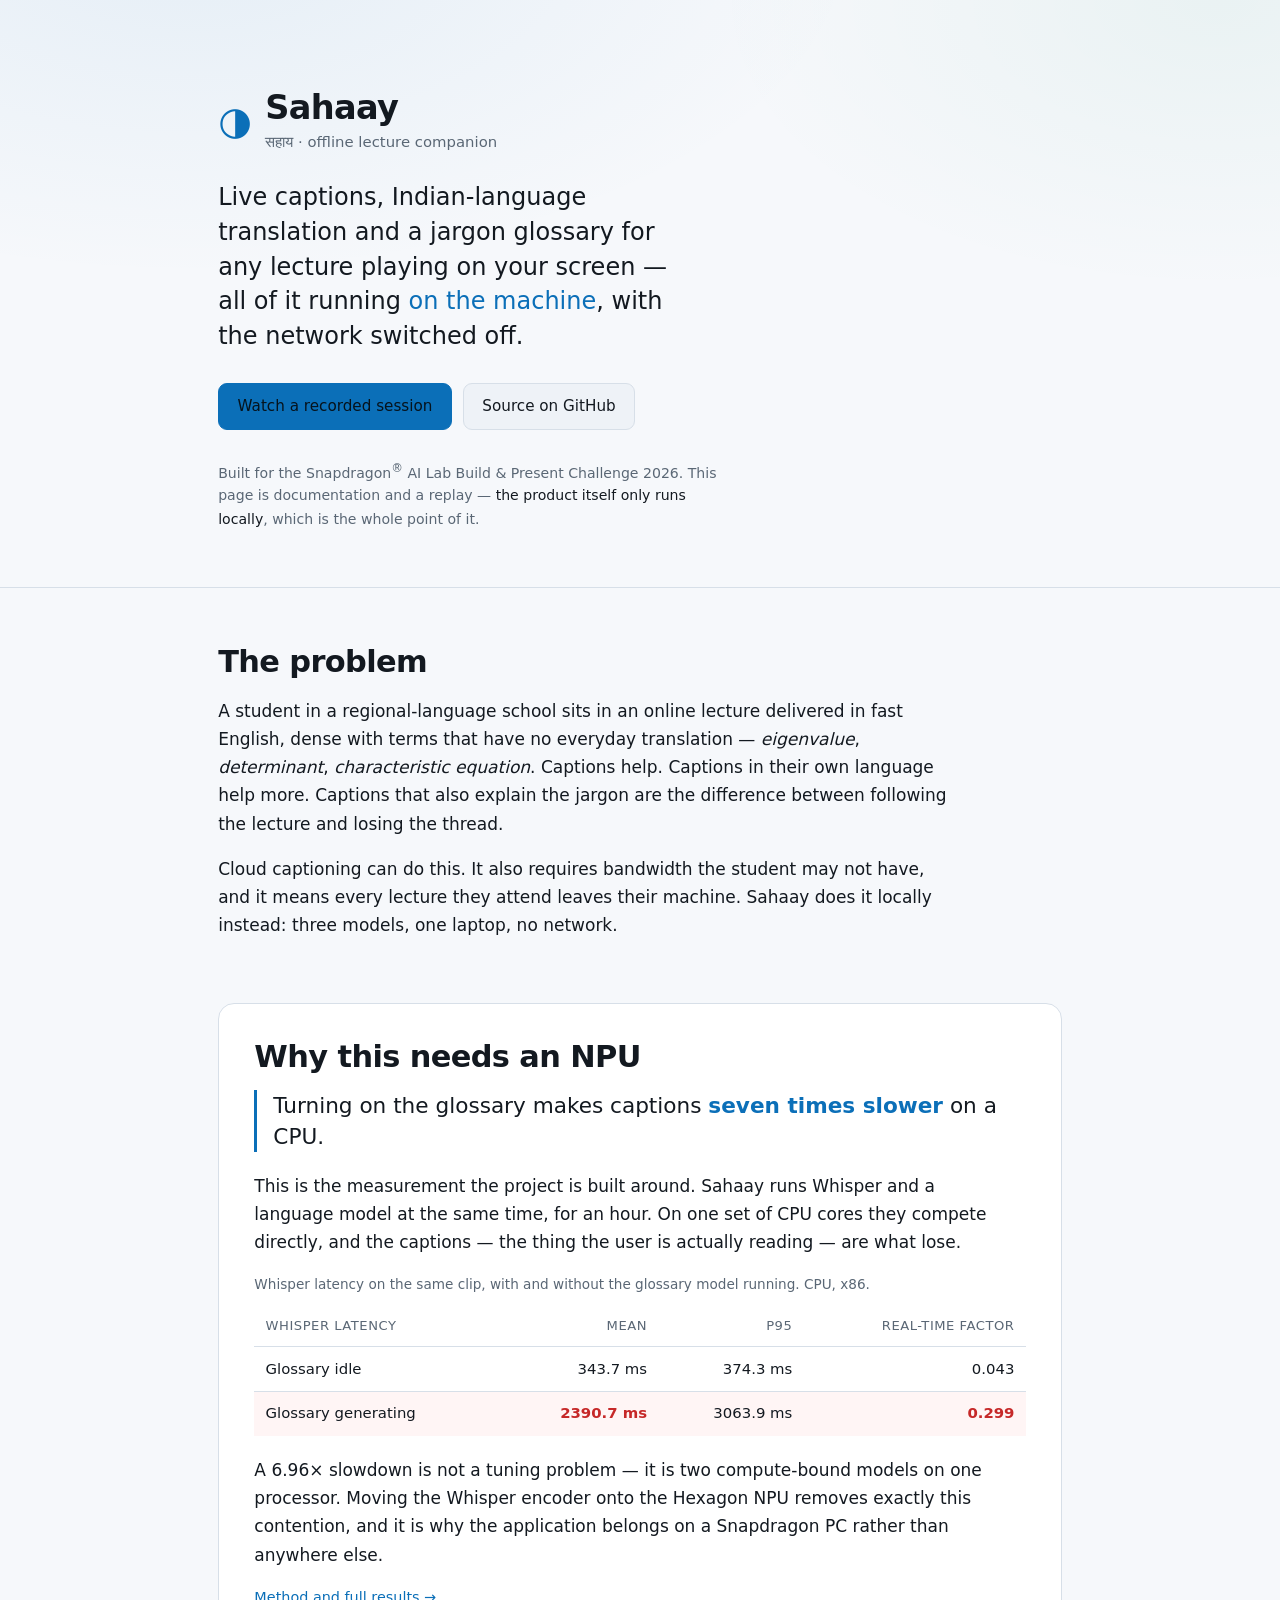
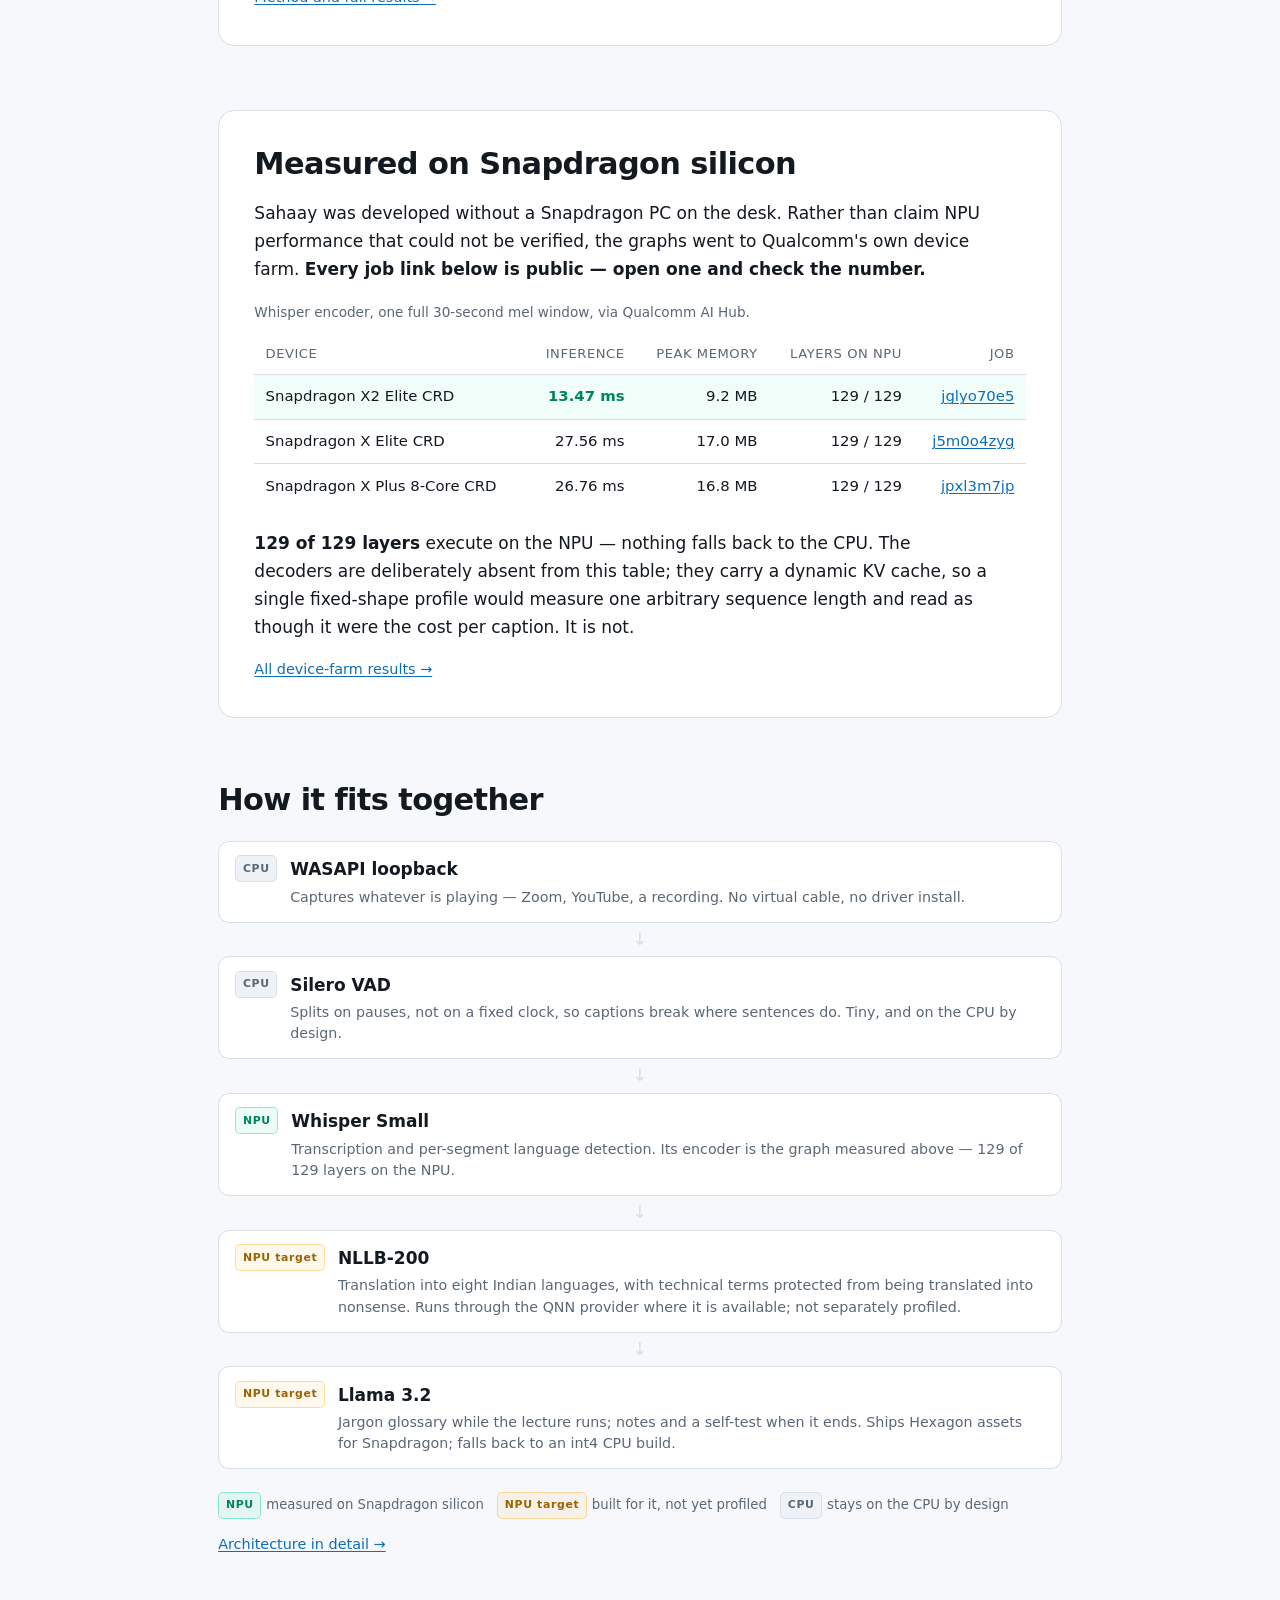
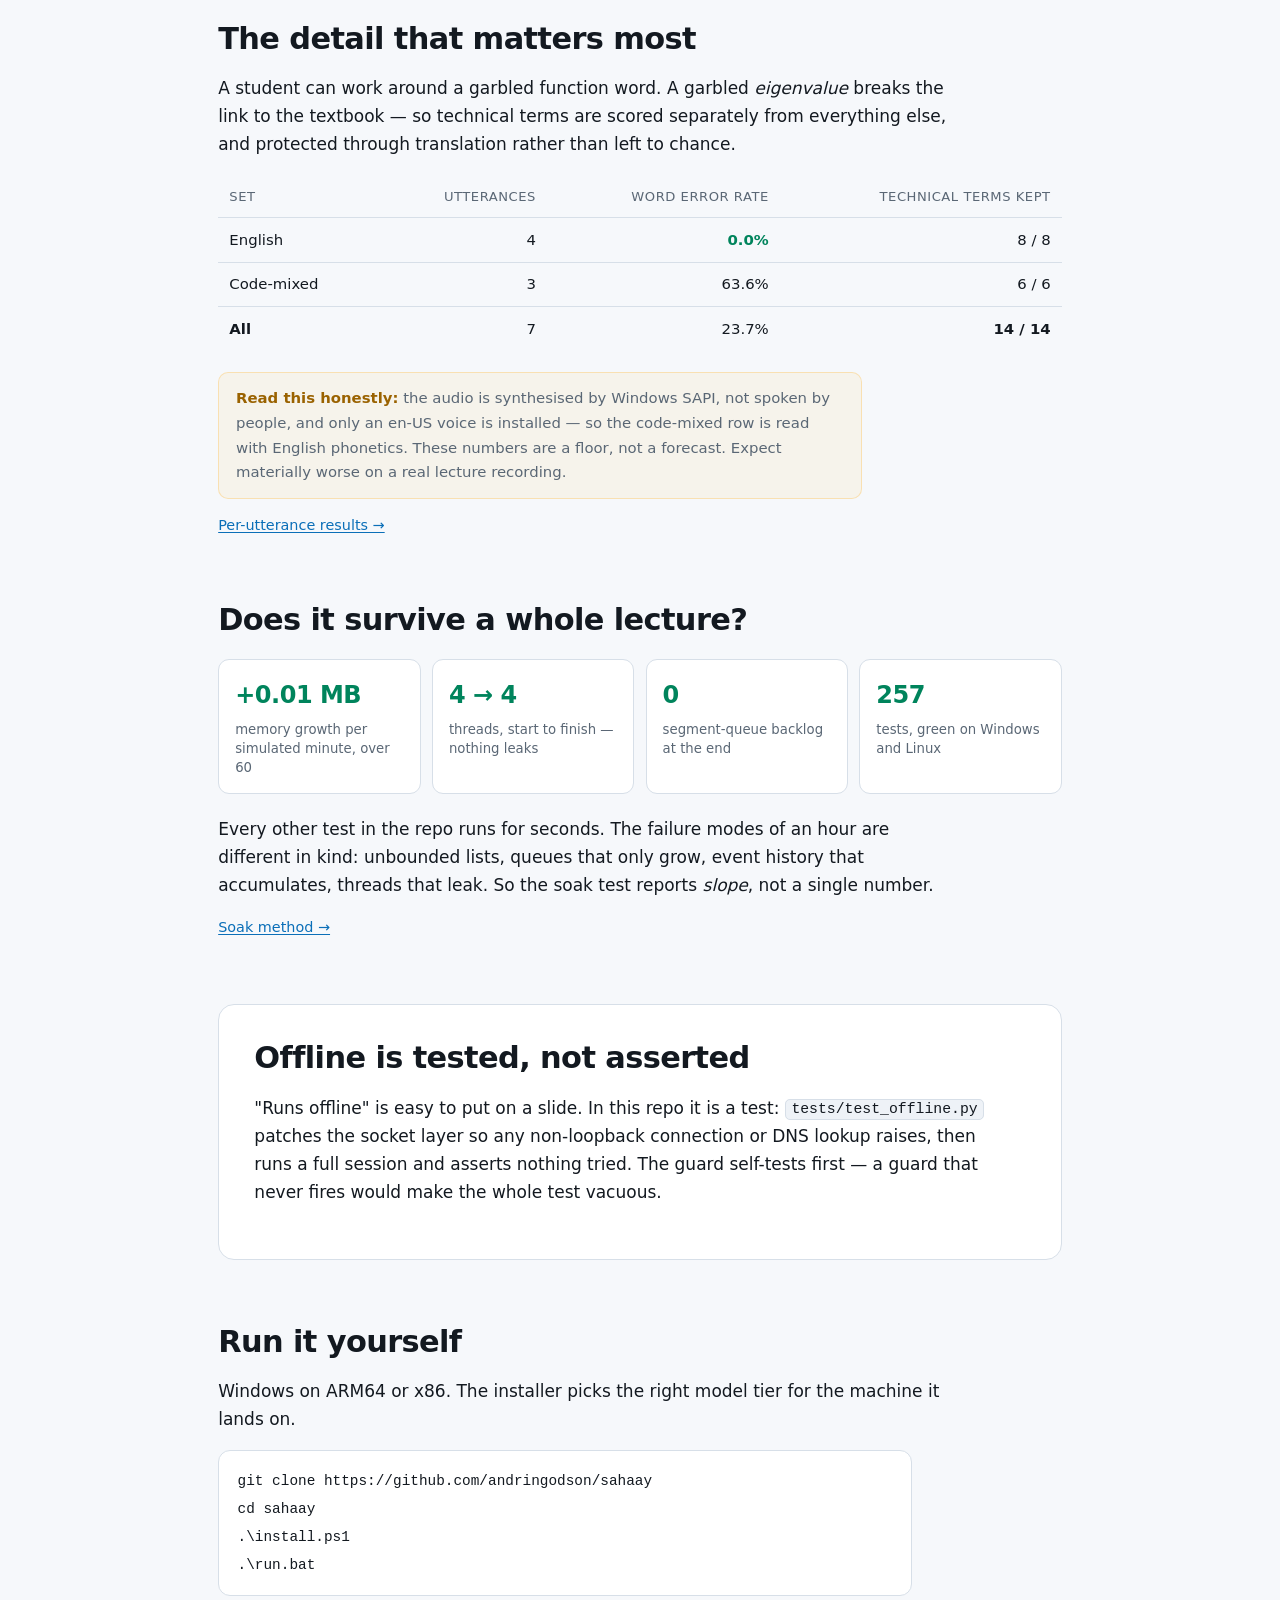
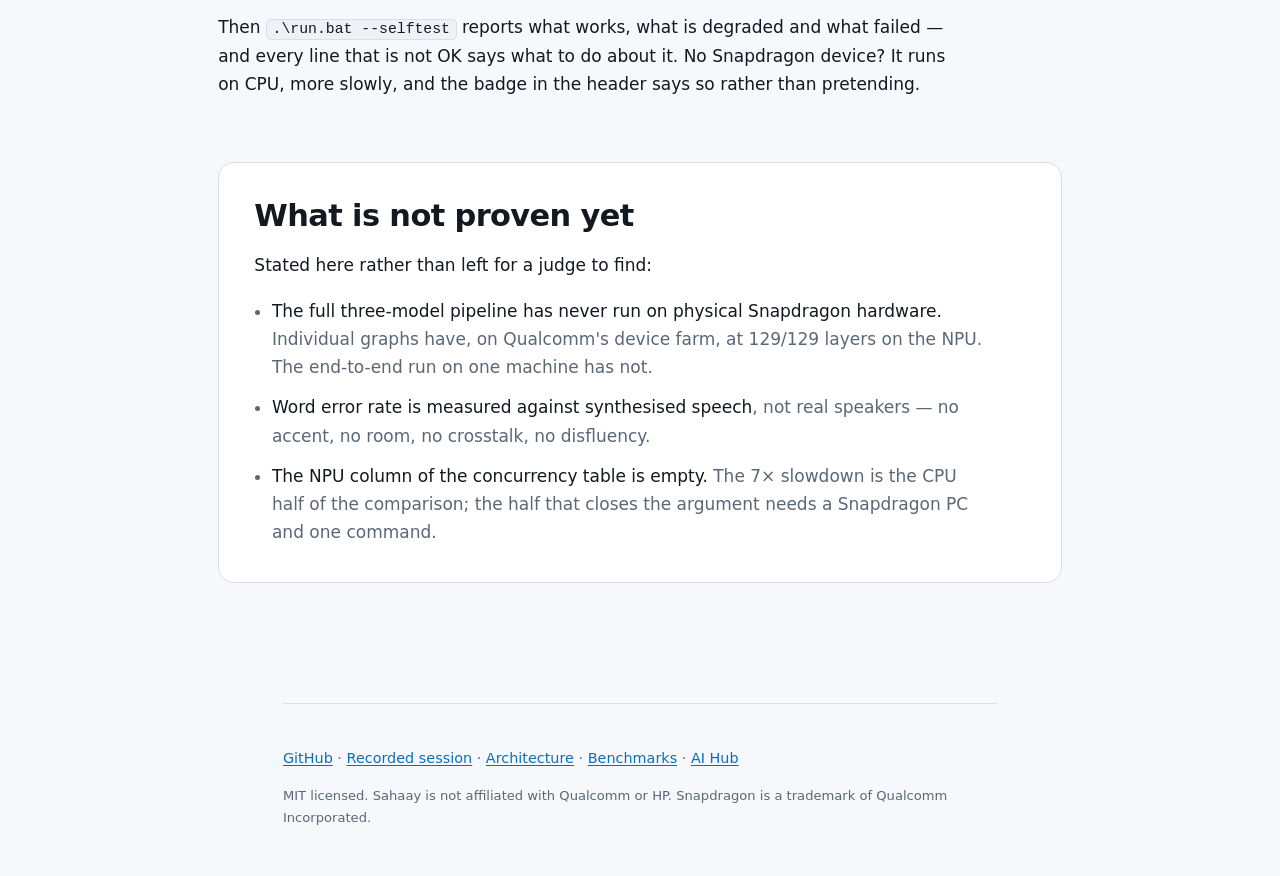
==== web/index.html @ 7f65115b "Host the evidence and a replay, not the application Sahaay cannot run on Vercel, and that is the pro" ====
<!DOCTYPE html>
<html lang="en">
<head>
<meta charset="utf-8">
<meta name="viewport" content="width=device-width, initial-scale=1">
<title>Sahaay — offline lecture captioning for Snapdragon PCs</title>
<meta name="description" content="Live lecture captions, Indian-language translation and a jargon glossary, running entirely on a Snapdragon PC. No audio leaves the device.">
<meta property="og:title" content="Sahaay — offline lecture captioning for Snapdragon PCs">
<meta property="og:description" content="Whisper, NLLB and Llama running side by side on-device. The glossary costs captions 7× on a CPU — which is the argument for the NPU.">
<meta property="og:type" content="website">
<link rel="stylesheet" href="static/site.css">
<link rel="icon" href="data:image/svg+xml,<svg xmlns='http://www.w3.org/2000/svg' viewBox='0 0 100 100'><text y='.9em' font-size='90'>🎧</text></svg>">
</head>
<body>

<header class="hero">
  <div class="wrap">
    <div class="brand">
      <span class="logo" aria-hidden="true">◑</span>
      <div>
        <h1>Sahaay</h1>
        <p class="tag">सहाय · offline lecture companion</p>
      </div>
    </div>

    <p class="lede">
      Live captions, Indian-language translation and a jargon glossary for any
      lecture playing on your screen — all of it running <em>on the machine</em>,
      with the network switched off.
    </p>

    <div class="cta">
      <a class="btn btn-primary" href="demo/?play=1">Watch a recorded session</a>
      <a class="btn" href="https://github.com/andringodson/sahaay">Source on GitHub</a>
    </div>

    <p class="note">
      Built for the Snapdragon<sup>®</sup> AI Lab Build &amp; Present Challenge 2026.
      This page is documentation and a replay — <strong>the product itself only
      runs locally</strong>, which is the whole point of it.
    </p>
  </div>
</header>

<main class="wrap">

  <!-- ---------------------------------------------------------------- -->
  <section>
    <h2>The problem</h2>
    <p>
      A student in a regional-language school sits in an online lecture
      delivered in fast English, dense with terms that have no everyday
      translation — <em>eigenvalue</em>, <em>determinant</em>,
      <em>characteristic equation</em>. Captions help. Captions in their own
      language help more. Captions that also explain the jargon are the
      difference between following the lecture and losing the thread.
    </p>
    <p>
      Cloud captioning can do this. It also requires bandwidth the student may
      not have, and it means every lecture they attend leaves their machine.
      Sahaay does it locally instead: three models, one laptop, no network.
    </p>
  </section>

  <!-- ---------------------------------------------------------------- -->
  <section class="feature">
    <h2>Why this needs an NPU</h2>
    <p class="claim">
      Turning on the glossary makes captions <strong>seven times slower</strong>
      on a CPU.
    </p>
    <p>
      This is the measurement the project is built around. Sahaay runs Whisper
      and a language model at the same time, for an hour. On one set of CPU
      cores they compete directly, and the captions — the thing the user is
      actually reading — are what lose.
    </p>

    <table>
      <caption>Whisper latency on the same clip, with and without the glossary model running. CPU, x86.</caption>
      <thead>
        <tr><th>Whisper latency</th><th>Mean</th><th>p95</th><th>Real-time factor</th></tr>
      </thead>
      <tbody>
        <tr><td>Glossary idle</td><td>343.7 ms</td><td>374.3 ms</td><td>0.043</td></tr>
        <tr class="bad"><td>Glossary generating</td><td><strong>2390.7 ms</strong></td><td>3063.9 ms</td><td><strong>0.299</strong></td></tr>
      </tbody>
    </table>

    <p>
      A 6.96× slowdown is not a tuning problem — it is two compute-bound models
      on one processor. Moving the Whisper encoder onto the Hexagon NPU removes
      exactly this contention, and it is why the application belongs on a
      Snapdragon PC rather than anywhere else.
    </p>
    <p class="src"><a href="https://github.com/andringodson/sahaay/blob/main/docs/CONCURRENCY.md">Method and full results →</a></p>
  </section>

  <!-- ---------------------------------------------------------------- -->
  <section class="feature">
    <h2>Measured on Snapdragon silicon</h2>
    <p>
      Sahaay was developed without a Snapdragon PC on the desk. Rather than
      claim NPU performance that could not be verified, the graphs went to
      Qualcomm's own device farm. <strong>Every job link below is public — open
      one and check the number.</strong>
    </p>

    <table>
      <caption>Whisper encoder, one full 30-second mel window, via Qualcomm AI Hub.</caption>
      <thead>
        <tr><th>Device</th><th>Inference</th><th>Peak memory</th><th>Layers on NPU</th><th>Job</th></tr>
      </thead>
      <tbody>
        <tr class="good">
          <td>Snapdragon X2 Elite CRD</td><td><strong>13.47 ms</strong></td><td>9.2 MB</td><td>129 / 129</td>
          <td><a href="https://workbench.aihub.qualcomm.com/jobs/jglyo70e5/">jglyo70e5</a></td>
        </tr>
        <tr>
          <td>Snapdragon X Elite CRD</td><td>27.56 ms</td><td>17.0 MB</td><td>129 / 129</td>
          <td><a href="https://workbench.aihub.qualcomm.com/jobs/j5m0o4zyg/">j5m0o4zyg</a></td>
        </tr>
        <tr>
          <td>Snapdragon X Plus 8-Core CRD</td><td>26.76 ms</td><td>16.8 MB</td><td>129 / 129</td>
          <td><a href="https://workbench.aihub.qualcomm.com/jobs/jpxl3m7jp/">jpxl3m7jp</a></td>
        </tr>
      </tbody>
    </table>

    <p>
      <strong>129 of 129 layers</strong> execute on the NPU — nothing falls back
      to the CPU. The decoders are deliberately absent from this table; they
      carry a dynamic KV cache, so a single fixed-shape profile would measure
      one arbitrary sequence length and read as though it were the cost per
      caption. It is not.
    </p>
    <p class="src"><a href="https://github.com/andringodson/sahaay/blob/main/docs/AIHUB.md">All device-farm results →</a></p>
  </section>

  <!-- ---------------------------------------------------------------- -->
  <section>
    <h2>How it fits together</h2>
    <div class="pipeline">
      <div class="stage"><span class="where cpu">CPU</span><strong>WASAPI loopback</strong><span>Captures whatever is playing — Zoom, YouTube, a recording. No virtual cable, no driver install.</span></div>
      <div class="arrow" aria-hidden="true">↓</div>
      <div class="stage"><span class="where cpu">CPU</span><strong>Silero VAD</strong><span>Splits on pauses, not on a fixed clock, so captions break where sentences do. Tiny, and on the CPU by design.</span></div>
      <div class="arrow" aria-hidden="true">↓</div>
      <div class="stage"><span class="where npu">NPU</span><strong>Whisper Small</strong><span>Transcription and per-segment language detection. Its encoder is the graph measured above — 129 of 129 layers on the NPU.</span></div>
      <div class="arrow" aria-hidden="true">↓</div>
      <div class="stage"><span class="where target">NPU target</span><strong>NLLB-200</strong><span>Translation into eight Indian languages, with technical terms protected from being translated into nonsense. Runs through the QNN provider where it is available; not separately profiled.</span></div>
      <div class="arrow" aria-hidden="true">↓</div>
      <div class="stage"><span class="where target">NPU target</span><strong>Llama 3.2</strong><span>Jargon glossary while the lecture runs; notes and a self-test when it ends. Ships Hexagon assets for Snapdragon; falls back to an int4 CPU build.</span></div>
    </div>

    <p class="legend">
      <span class="where npu">NPU</span> measured on Snapdragon silicon &nbsp;
      <span class="where target">NPU target</span> built for it, not yet profiled &nbsp;
      <span class="where cpu">CPU</span> stays on the CPU by design
    </p>
    <p class="src"><a href="https://github.com/andringodson/sahaay/blob/main/docs/ARCHITECTURE.md">Architecture in detail →</a></p>
  </section>

  <!-- ---------------------------------------------------------------- -->
  <section>
    <h2>The detail that matters most</h2>
    <p>
      A student can work around a garbled function word. A garbled
      <em>eigenvalue</em> breaks the link to the textbook — so technical terms
      are scored separately from everything else, and protected through
      translation rather than left to chance.
    </p>
    <table class="compact">
      <thead><tr><th>Set</th><th>Utterances</th><th>Word error rate</th><th>Technical terms kept</th></tr></thead>
      <tbody>
        <tr><td>English</td><td>4</td><td class="good-cell"><strong>0.0%</strong></td><td>8 / 8</td></tr>
        <tr><td>Code-mixed</td><td>3</td><td>63.6%</td><td>6 / 6</td></tr>
        <tr><td><strong>All</strong></td><td>7</td><td>23.7%</td><td><strong>14 / 14</strong></td></tr>
      </tbody>
    </table>
    <p class="caveat">
      <strong>Read this honestly:</strong> the audio is synthesised by Windows
      SAPI, not spoken by people, and only an en-US voice is installed — so the
      code-mixed row is read with English phonetics. These numbers are a floor,
      not a forecast. Expect materially worse on a real lecture recording.
    </p>
    <p class="src"><a href="https://github.com/andringodson/sahaay/blob/main/docs/ACCURACY.md">Per-utterance results →</a></p>
  </section>

  <!-- ---------------------------------------------------------------- -->
  <section>
    <h2>Does it survive a whole lecture?</h2>
    <div class="stats">
      <div class="stat"><b>+0.01 MB</b><span>memory growth per simulated minute, over 60</span></div>
      <div class="stat"><b>4 → 4</b><span>threads, start to finish — nothing leaks</span></div>
      <div class="stat"><b>0</b><span>segment-queue backlog at the end</span></div>
      <div class="stat"><b>257</b><span>tests, green on Windows and Linux</span></div>
    </div>
    <p>
      Every other test in the repo runs for seconds. The failure modes of an
      hour are different in kind: unbounded lists, queues that only grow, event
      history that accumulates, threads that leak. So the soak test reports
      <em>slope</em>, not a single number.
    </p>
    <p class="src"><a href="https://github.com/andringodson/sahaay/blob/main/docs/SOAK.md">Soak method →</a></p>
  </section>

  <!-- ---------------------------------------------------------------- -->
  <section class="feature">
    <h2>Offline is tested, not asserted</h2>
    <p>
      "Runs offline" is easy to put on a slide. In this repo it is a test:
      <code>tests/test_offline.py</code> patches the socket layer so any
      non-loopback connection or DNS lookup raises, then runs a full session
      and asserts nothing tried. The guard self-tests first — a guard that
      never fires would make the whole test vacuous.
    </p>
  </section>

  <!-- ---------------------------------------------------------------- -->
  <section>
    <h2>Run it yourself</h2>
    <p>Windows on ARM64 or x86. The installer picks the right model tier for the machine it lands on.</p>
<pre><code>git clone https://github.com/andringodson/sahaay
cd sahaay
.\install.ps1
.\run.bat</code></pre>
    <p>
      Then <code>.\run.bat --selftest</code> reports what works, what is
      degraded and what failed — and every line that is not OK says what to do
      about it. No Snapdragon device? It runs on CPU, more slowly, and the
      badge in the header says so rather than pretending.
    </p>
  </section>

  <!-- ---------------------------------------------------------------- -->
  <section class="feature">
    <h2>What is not proven yet</h2>
    <p>Stated here rather than left for a judge to find:</p>
    <ul class="gaps">
      <li>
        <strong>The full three-model pipeline has never run on physical
        Snapdragon hardware.</strong> Individual graphs have, on Qualcomm's
        device farm, at 129/129 layers on the NPU. The end-to-end run on one
        machine has not.
      </li>
      <li>
        <strong>Word error rate is measured against synthesised speech</strong>,
        not real speakers — no accent, no room, no crosstalk, no disfluency.
      </li>
      <li>
        <strong>The NPU column of the concurrency table is empty.</strong> The
        7× slowdown is the CPU half of the comparison; the half that closes the
        argument needs a Snapdragon PC and one command.
      </li>
    </ul>
  </section>

</main>

<footer class="wrap">
  <p>
    <a href="https://github.com/andringodson/sahaay">GitHub</a> ·
    <a href="demo/?play=1">Recorded session</a> ·
    <a href="https://github.com/andringodson/sahaay/blob/main/docs/ARCHITECTURE.md">Architecture</a> ·
    <a href="https://github.com/andringodson/sahaay/blob/main/docs/BENCHMARKS.md">Benchmarks</a> ·
    <a href="https://github.com/andringodson/sahaay/blob/main/docs/AIHUB.md">AI Hub</a>
  </p>
  <p class="small">
    MIT licensed. Sahaay is not affiliated with Qualcomm or HP. Snapdragon is a
    trademark of Qualcomm Incorporated.
  </p>
</footer>

</body>
</html>
---- web/static/site.css ----
/* Landing page for the hosted site.
   Shares the product's palette so the demo does not feel like a different
   application, but this is a document, not an app: it scrolls, it has a
   readable measure, and it is light-on-dark for the same reason the UI is. */

:root {
  --bg: #0d1014;
  --surface: #151a21;
  --surface-2: #1c232c;
  --line: #262f3a;
  --text: #e8edf3;
  --text-dim: #8d9aab;
  --accent: #4db8ff;
  --accent-dim: #1d4a66;
  --npu: #00d68f;
  --warn: #ffb020;
  --danger: #ff5c5c;
  --radius: 12px;
  --measure: 68ch;
}

/* The product UI follows prefers-color-scheme, so this has to as well -
   otherwise a visitor on a light desktop gets a dark document and then a
   light application one click later. Same tokens as sahaay/ui/style.css. */
@media (prefers-color-scheme: light) {
  :root {
    --bg: #f6f8fb;
    --surface: #ffffff;
    --surface-2: #eef2f7;
    --line: #d7dfe8;
    --text: #131920;
    --text-dim: #5a6775;
    --accent: #0b6fb8;
    --accent-dim: #cfe6f7;
    --npu: #00845c;
    --warn: #9a6200;
    --danger: #c62828;
  }
}

* { box-sizing: border-box; }

html { scroll-behavior: smooth; }

body {
  margin: 0;
  background: var(--bg);
  color: var(--text);
  font: 400 17px/1.65 "Segoe UI Variable", "Segoe UI", system-ui, -apple-system, sans-serif;
  -webkit-font-smoothing: antialiased;
}

.wrap {
  width: min(100% - 2.5rem, 78ch);
  margin-inline: auto;
}

h1, h2, h3 { line-height: 1.2; letter-spacing: -0.02em; margin: 0; font-weight: 600; }
h2 { font-size: clamp(1.4rem, 1.1rem + 1vw, 1.9rem); margin-bottom: 0.9rem; }
p { max-width: var(--measure); }
a { color: var(--accent); text-decoration-thickness: 1px; text-underline-offset: 2px; }
em { color: var(--text); font-style: italic; }

code {
  font-family: "Cascadia Code", "Consolas", ui-monospace, monospace;
  font-size: 0.87em;
  background: var(--surface-2);
  border: 1px solid var(--line);
  border-radius: 5px;
  padding: 0.1em 0.38em;
}

pre {
  background: var(--surface);
  border: 1px solid var(--line);
  border-radius: var(--radius);
  padding: 1rem 1.15rem;
  overflow-x: auto;
  max-width: var(--measure);
}
pre code { background: none; border: 0; padding: 0; font-size: 0.9rem; line-height: 1.7; }

/* ---------- hero ---------- */

.hero {
  padding: clamp(2.5rem, 1rem + 7vw, 5.5rem) 0 clamp(2rem, 1rem + 4vw, 3.5rem);
  background:
    radial-gradient(60rem 30rem at 15% -10%, rgba(77, 184, 255, 0.11), transparent 70%),
    radial-gradient(45rem 26rem at 95% 0%, rgba(0, 214, 143, 0.07), transparent 70%);
  border-bottom: 1px solid var(--line);
}

@media (prefers-color-scheme: light) {
  .hero {
    background:
      radial-gradient(60rem 30rem at 15% -10%, rgba(11, 111, 184, 0.07), transparent 70%),
      radial-gradient(45rem 26rem at 95% 0%, rgba(0, 132, 92, 0.05), transparent 70%);
  }
  .btn-primary { color: #ffffff; }
}

.brand { display: flex; align-items: center; gap: 0.85rem; margin-bottom: 1.6rem; }
.logo { font-size: 2.4rem; color: var(--accent); line-height: 1; }
.brand h1 { font-size: 2.1rem; }
.tag { margin: 0.1rem 0 0; color: var(--text-dim); font-size: 0.93rem; }

.lede {
  font-size: clamp(1.15rem, 1rem + 0.75vw, 1.5rem);
  line-height: 1.45;
  max-width: 30ch;
  margin: 0 0 1.8rem;
}
.lede em { color: var(--accent); font-style: normal; }

.cta { display: flex; flex-wrap: wrap; gap: 0.7rem; margin-bottom: 1.8rem; }

.btn {
  display: inline-block;
  padding: 0.62rem 1.15rem;
  border-radius: 9px;
  border: 1px solid var(--line);
  background: var(--surface-2);
  color: var(--text);
  font-size: 0.95rem;
  font-weight: 500;
  text-decoration: none;
  transition: border-color 0.15s, background 0.15s;
}
.btn:hover { border-color: var(--accent); }
.btn-primary { background: var(--accent); border-color: var(--accent); color: #06131c; }
.btn-primary:hover { filter: brightness(1.08); }

.note { color: var(--text-dim); font-size: 0.88rem; max-width: 58ch; margin: 0; }
.note strong { color: var(--text); font-weight: 500; }

/* ---------- sections ---------- */

main { padding: clamp(2rem, 1rem + 4vw, 3.5rem) 0; }
section { margin-bottom: clamp(2.5rem, 1.5rem + 4vw, 4rem); }

.feature {
  background: var(--surface);
  border: 1px solid var(--line);
  border-radius: 16px;
  padding: clamp(1.4rem, 1rem + 2vw, 2.2rem);
}

.claim {
  font-size: clamp(1.1rem, 1rem + 0.7vw, 1.35rem);
  line-height: 1.45;
  color: var(--text);
  border-left: 3px solid var(--accent);
  padding-left: 1rem;
  margin: 0 0 1.2rem;
}
.claim strong { color: var(--accent); }

.src { font-size: 0.9rem; margin-bottom: 0; }

.caveat {
  background: rgba(255, 176, 32, 0.07);
  border: 1px solid rgba(255, 176, 32, 0.28);
  border-radius: 10px;
  padding: 0.85rem 1.05rem;
  font-size: 0.93rem;
  color: var(--text-dim);
}
.caveat strong { color: var(--warn); }

/* ---------- tables ---------- */

table {
  width: 100%;
  border-collapse: collapse;
  margin: 1.1rem 0 1.3rem;
  font-size: 0.93rem;
  font-variant-numeric: tabular-nums;
}
caption {
  caption-side: top;
  text-align: left;
  color: var(--text-dim);
  font-size: 0.85rem;
  padding-bottom: 0.6rem;
}
th, td { text-align: left; padding: 0.6rem 0.7rem; border-bottom: 1px solid var(--line); }
th { color: var(--text-dim); font-weight: 500; font-size: 0.82rem; text-transform: uppercase; letter-spacing: 0.04em; }
td:not(:first-child), th:not(:first-child) { text-align: right; }
table.compact td:not(:first-child), table.compact th:not(:first-child) { text-align: right; }
tbody tr:last-child td { border-bottom: 0; }

tr.good td { background: rgba(0, 214, 143, 0.06); }
tr.bad td { background: rgba(255, 92, 92, 0.06); }
tr.bad strong { color: var(--danger); }
tr.good strong { color: var(--npu); }
.good-cell strong { color: var(--npu); }

/* ---------- pipeline ---------- */

.pipeline {
  display: grid;
  grid-template-columns: 1fr;
  gap: 0.5rem;
  margin: 1.4rem 0;
}

.stage {
  background: var(--surface);
  border: 1px solid var(--line);
  border-radius: 11px;
  padding: 0.85rem 1rem;
  display: grid;
  grid-template-columns: auto 1fr;
  gap: 0.2rem 0.8rem;
  align-items: baseline;
}
.stage strong { font-weight: 600; }
.stage > span:last-child {
  grid-column: 2;
  color: var(--text-dim);
  font-size: 0.89rem;
  line-height: 1.5;
}

.where {
  grid-row: span 2;
  align-self: start;
  font-size: 0.68rem;
  font-weight: 600;
  letter-spacing: 0.06em;
  padding: 0.22rem 0.42rem;
  border-radius: 5px;
  border: 1px solid;
}
.where.npu { color: var(--npu); border-color: rgba(0, 214, 143, 0.4); background: rgba(0, 214, 143, 0.08); }
.where.cpu { color: var(--text-dim); border-color: var(--line); background: var(--surface-2); }
.where.target { color: var(--warn); border-color: rgba(255, 176, 32, 0.4); background: rgba(255, 176, 32, 0.08); }

/* The legend reuses the badges, so it cannot drift from the diagram. */
.legend { display: flex; flex-wrap: wrap; align-items: center; gap: 0.4rem 0.3rem;
          font-size: 0.83rem; color: var(--text-dim); max-width: none; margin-top: 1rem; }
.legend .where { grid-row: auto; }

.arrow { color: var(--line); text-align: center; font-size: 1.1rem; line-height: 1; }

/* ---------- stats ---------- */

.stats {
  display: grid;
  grid-template-columns: repeat(auto-fit, minmax(10.5rem, 1fr));
  gap: 0.7rem;
  margin: 1.3rem 0;
}
.stat {
  background: var(--surface);
  border: 1px solid var(--line);
  border-radius: 11px;
  padding: 1rem;
}
.stat b {
  display: block;
  font-size: 1.5rem;
  font-weight: 600;
  color: var(--npu);
  font-variant-numeric: tabular-nums;
  letter-spacing: -0.02em;
}
.stat span { display: block; color: var(--text-dim); font-size: 0.83rem; line-height: 1.45; margin-top: 0.25rem; }

/* ---------- gaps ---------- */

.gaps { max-width: var(--measure); padding-left: 1.1rem; margin: 0; }
.gaps li { margin-bottom: 0.8rem; color: var(--text-dim); }
.gaps li strong { color: var(--text); font-weight: 500; }
.gaps li:last-child { margin-bottom: 0; }

/* ---------- footer ---------- */

footer {
  border-top: 1px solid var(--line);
  padding: 1.8rem 0 3rem;
  color: var(--text-dim);
  font-size: 0.9rem;
}
footer p { max-width: none; }
.small { font-size: 0.82rem; margin-bottom: 0; }

@media (prefers-reduced-motion: reduce) {
  html { scroll-behavior: auto; }
}
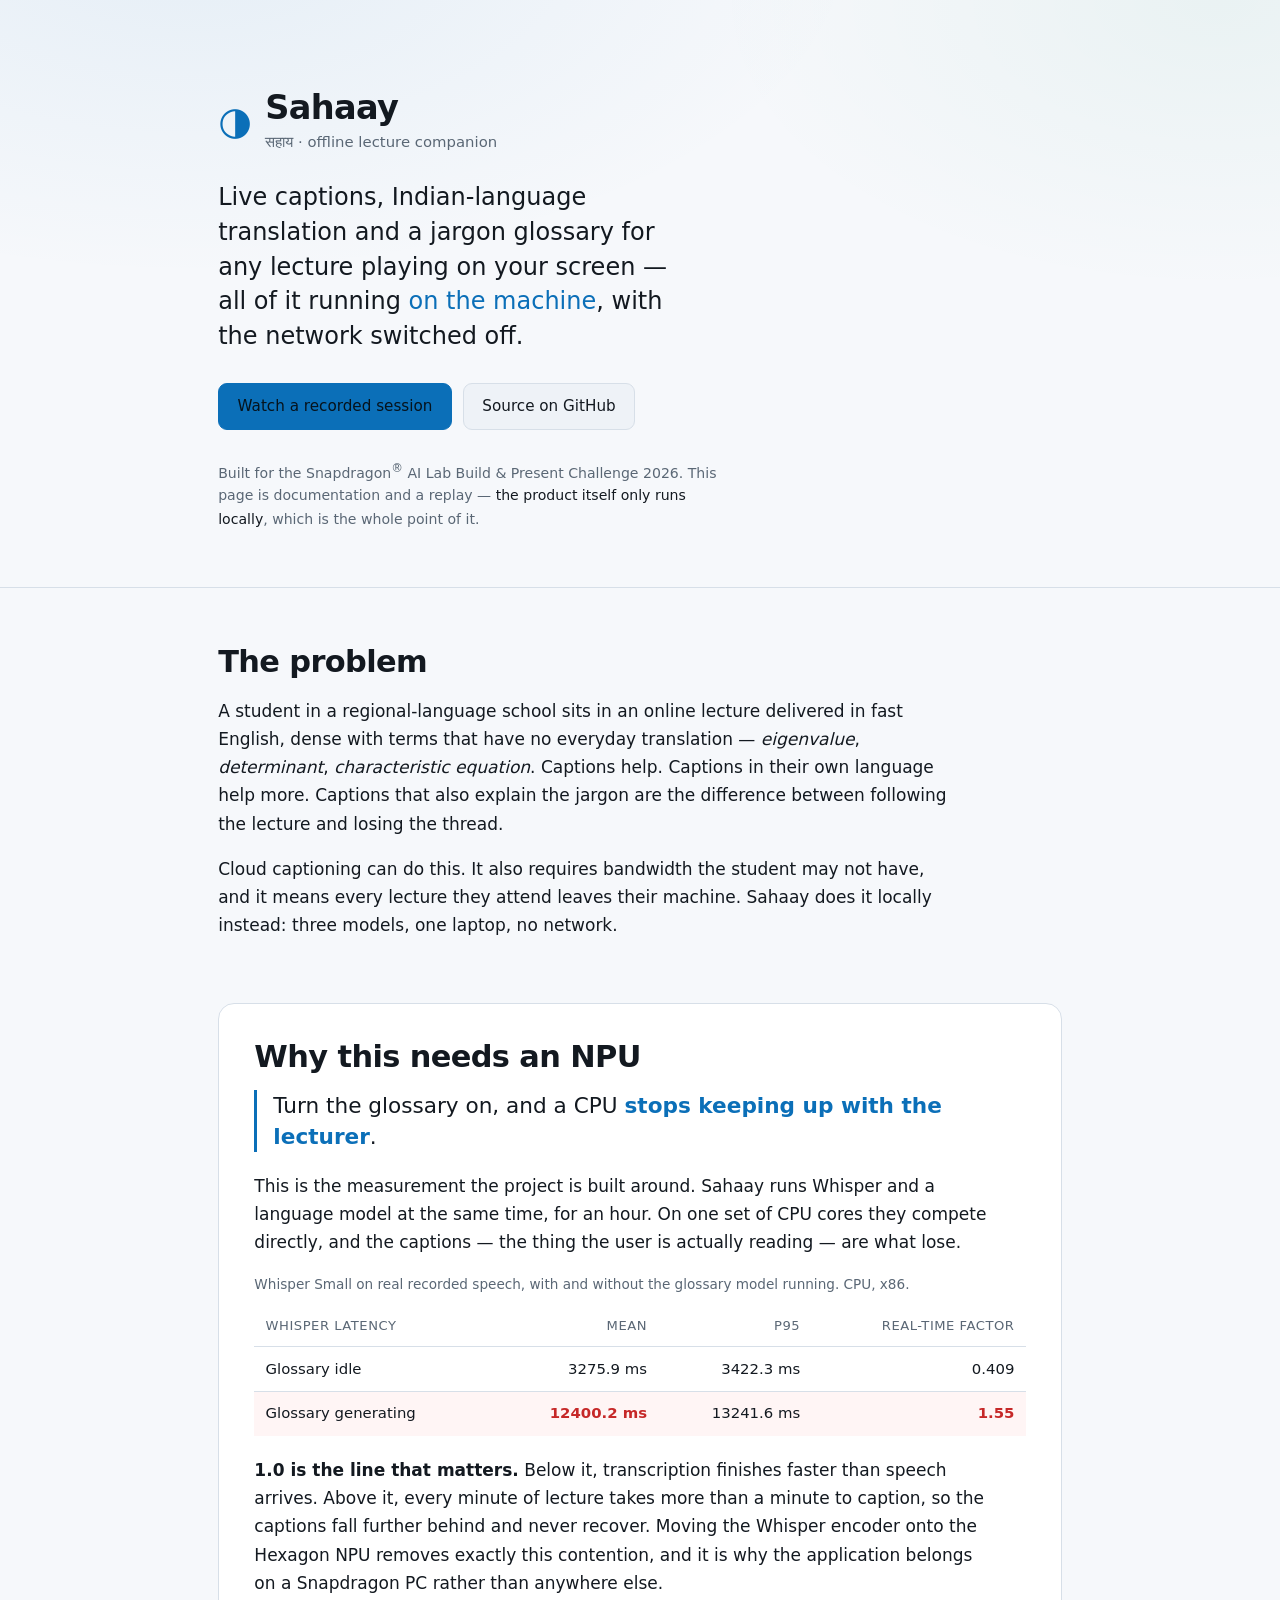
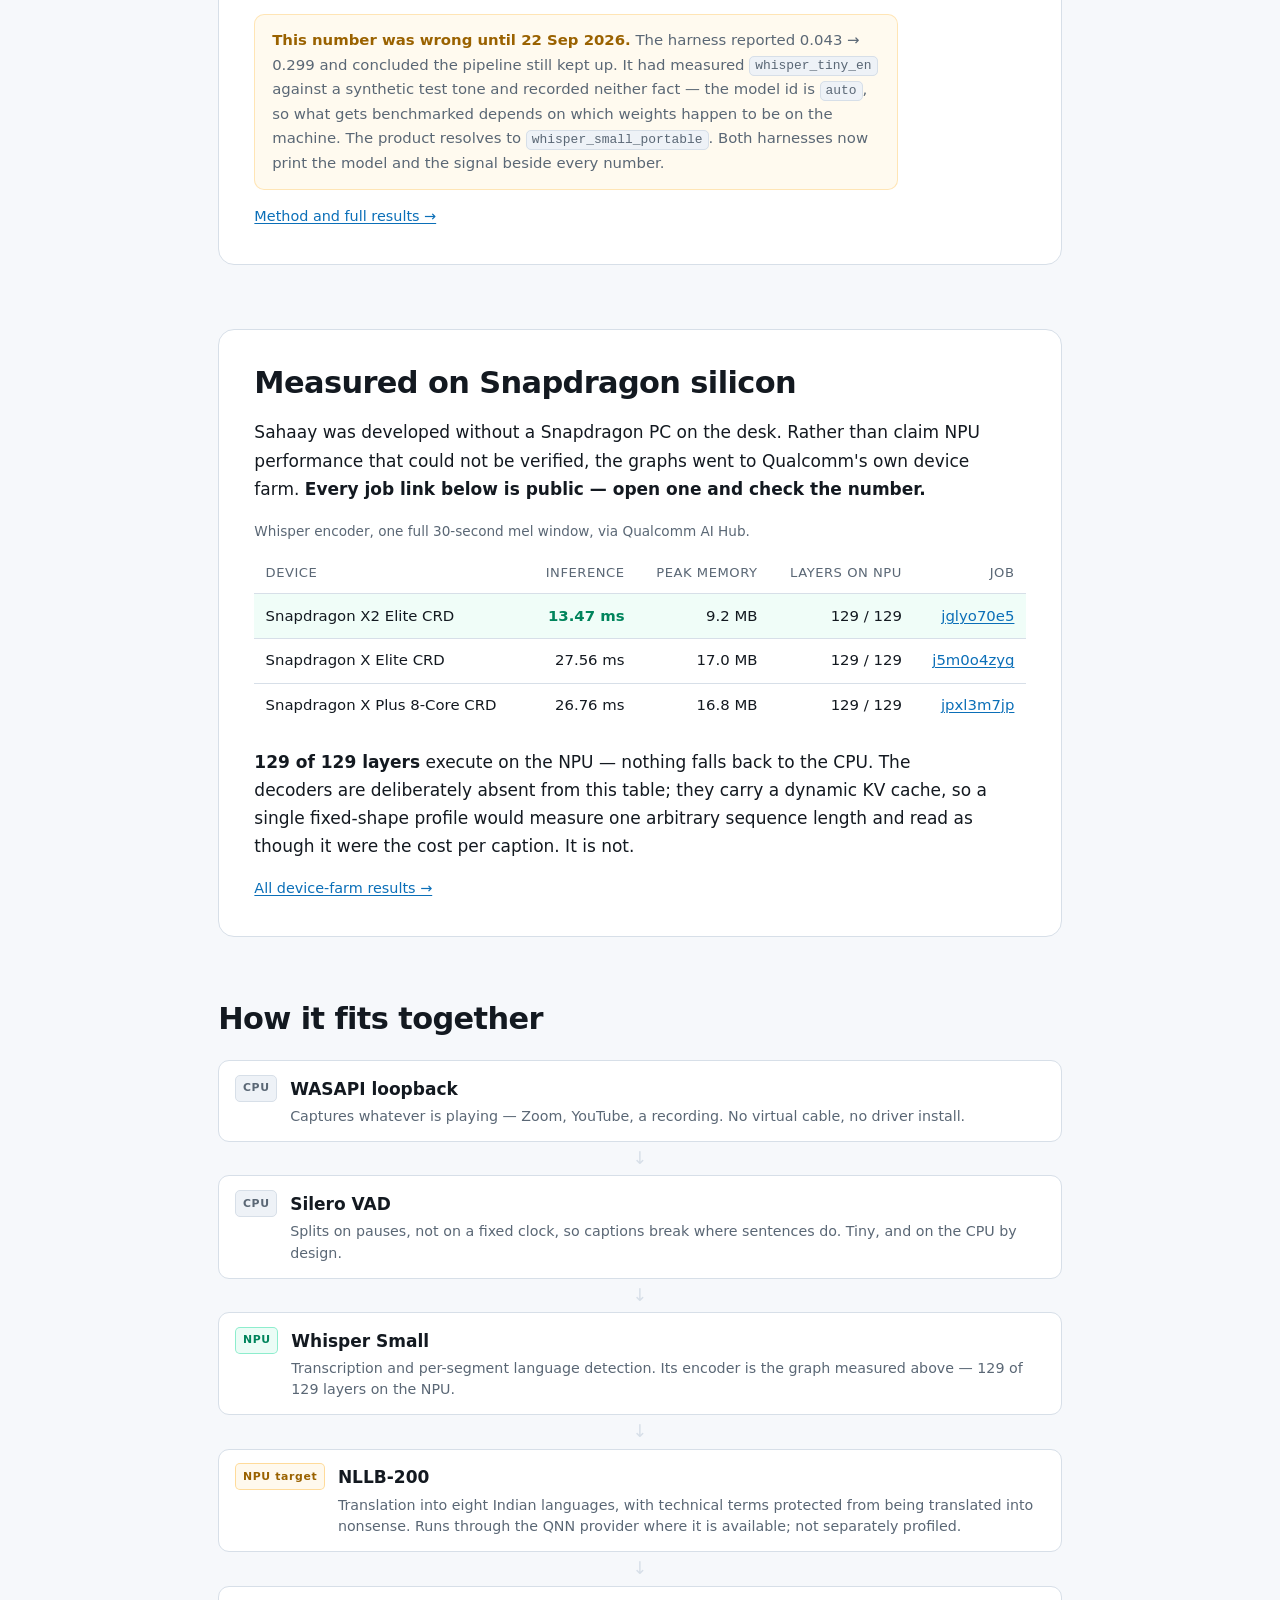
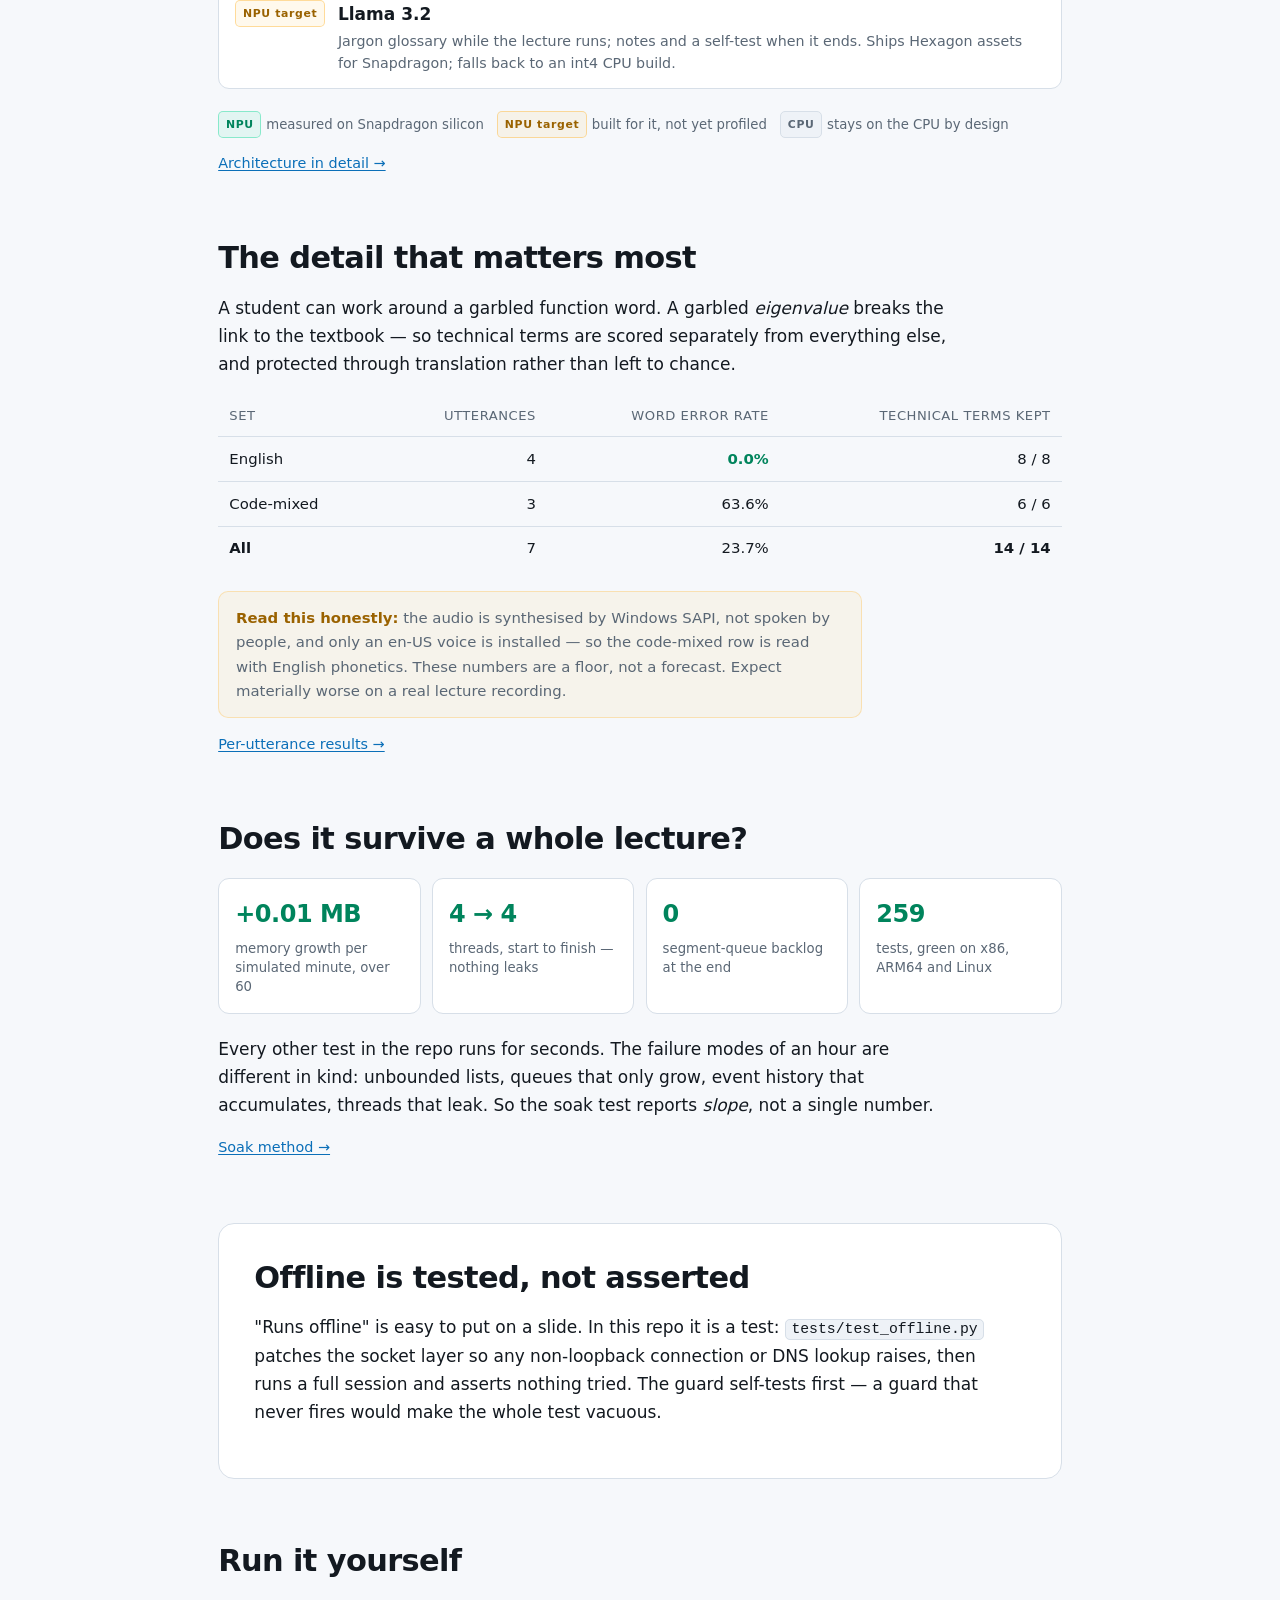
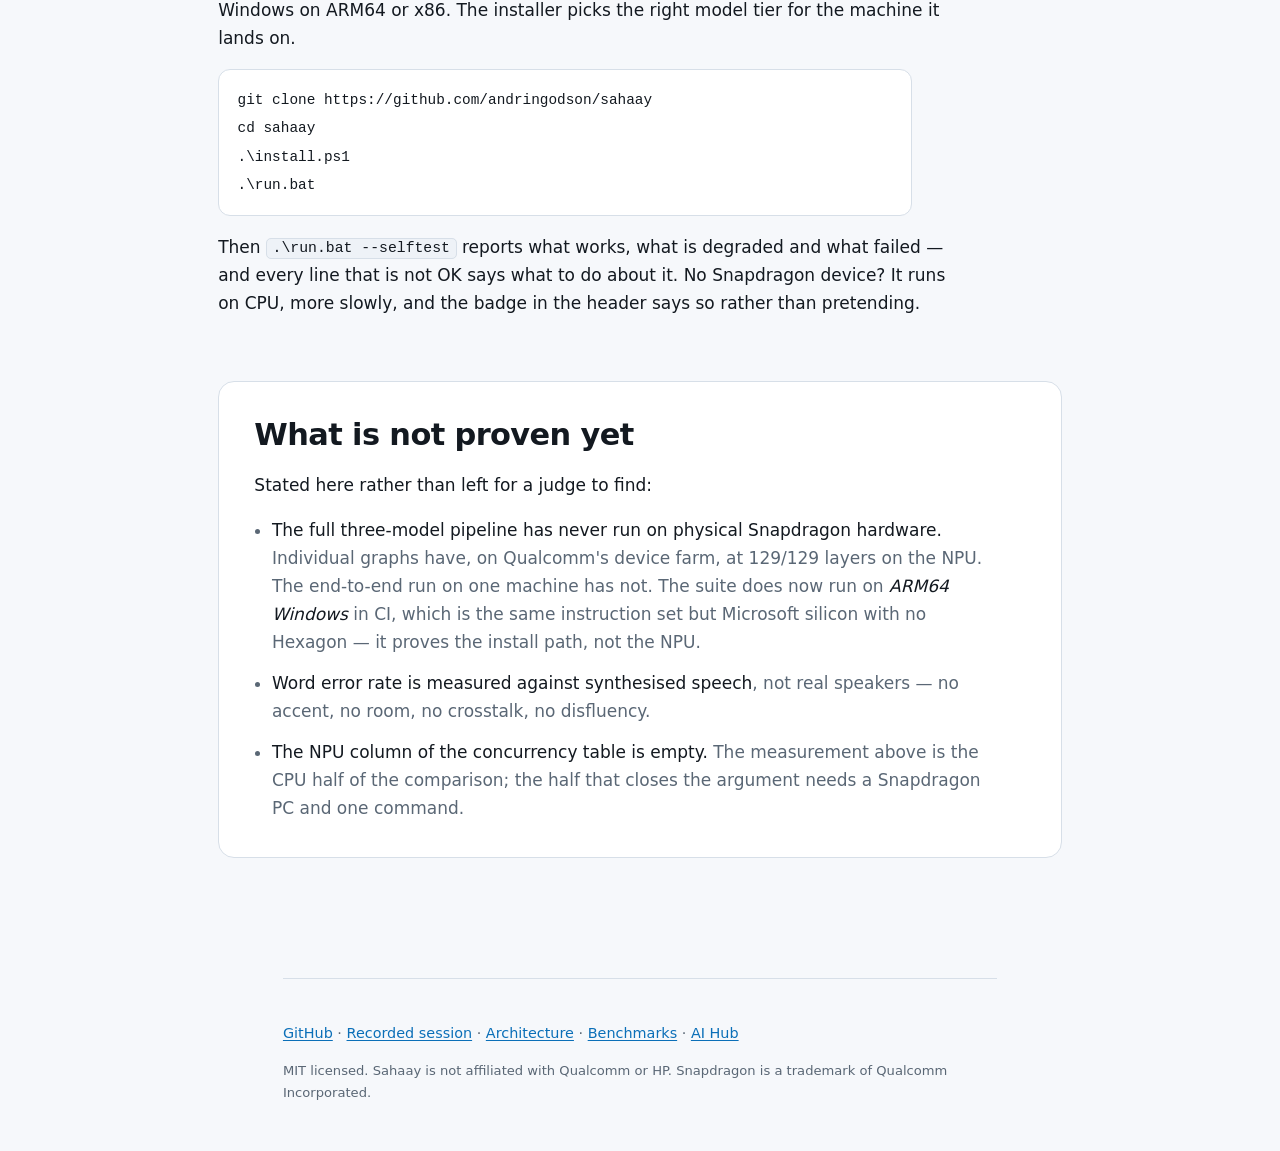
==== commit ee00ef12: "The headline number was measured on the wrong model docs/BENCHMARKS.md published `asr` at 339.6 ms, " ====
--- a/web/index.html
+++ b/web/index.html
@@ -6,7 +6,7 @@
 <title>Sahaay — offline lecture captioning for Snapdragon PCs</title>
 <meta name="description" content="Live lecture captions, Indian-language translation and a jargon glossary, running entirely on a Snapdragon PC. No audio leaves the device.">
 <meta property="og:title" content="Sahaay — offline lecture captioning for Snapdragon PCs">
-<meta property="og:description" content="Whisper, NLLB and Llama running side by side on-device. The glossary costs captions 7× on a CPU — which is the argument for the NPU.">
+<meta property="og:description" content="Whisper, NLLB and Llama running side by side on-device. On a CPU the glossary pushes captions past real time — which is the argument for the NPU.">
 <meta property="og:type" content="website">
 <link rel="stylesheet" href="static/site.css">
 <link rel="icon" href="data:image/svg+xml,<svg xmlns='http://www.w3.org/2000/svg' viewBox='0 0 100 100'><text y='.9em' font-size='90'>🎧</text></svg>">
@@ -66,8 +66,8 @@
   <section class="feature">
     <h2>Why this needs an NPU</h2>
     <p class="claim">
-      Turning on the glossary makes captions <strong>seven times slower</strong>
-      on a CPU.
+      Turn the glossary on, and a CPU <strong>stops keeping up with the
+      lecturer</strong>.
     </p>
     <p>
       This is the measurement the project is built around. Sahaay runs Whisper
@@ -77,21 +77,32 @@
     </p>
 
     <table>
-      <caption>Whisper latency on the same clip, with and without the glossary model running. CPU, x86.</caption>
+      <caption>Whisper Small on real recorded speech, with and without the glossary model running. CPU, x86.</caption>
       <thead>
         <tr><th>Whisper latency</th><th>Mean</th><th>p95</th><th>Real-time factor</th></tr>
       </thead>
       <tbody>
-        <tr><td>Glossary idle</td><td>343.7 ms</td><td>374.3 ms</td><td>0.043</td></tr>
-        <tr class="bad"><td>Glossary generating</td><td><strong>2390.7 ms</strong></td><td>3063.9 ms</td><td><strong>0.299</strong></td></tr>
+        <tr><td>Glossary idle</td><td>3275.9 ms</td><td>3422.3 ms</td><td>0.409</td></tr>
+        <tr class="bad"><td>Glossary generating</td><td><strong>12400.2 ms</strong></td><td>13241.6 ms</td><td><strong>1.55</strong></td></tr>
       </tbody>
     </table>
 
     <p>
-      A 6.96× slowdown is not a tuning problem — it is two compute-bound models
-      on one processor. Moving the Whisper encoder onto the Hexagon NPU removes
+      <strong>1.0 is the line that matters.</strong> Below it, transcription
+      finishes faster than speech arrives. Above it, every minute of lecture
+      takes more than a minute to caption, so the captions fall further behind
+      and never recover. Moving the Whisper encoder onto the Hexagon NPU removes
       exactly this contention, and it is why the application belongs on a
       Snapdragon PC rather than anywhere else.
+    </p>
+    <p class="caveat">
+      <strong>This number was wrong until 22 Sep 2026.</strong> The harness
+      reported 0.043 → 0.299 and concluded the pipeline still kept up. It had
+      measured <code>whisper_tiny_en</code> against a synthetic test tone and
+      recorded neither fact — the model id is <code>auto</code>, so what gets
+      benchmarked depends on which weights happen to be on the machine. The
+      product resolves to <code>whisper_small_portable</code>. Both harnesses
+      now print the model and the signal beside every number.
     </p>
     <p class="src"><a href="https://github.com/andringodson/sahaay/blob/main/docs/CONCURRENCY.md">Method and full results →</a></p>
   </section>
@@ -193,7 +204,7 @@
       <div class="stat"><b>+0.01 MB</b><span>memory growth per simulated minute, over 60</span></div>
       <div class="stat"><b>4 → 4</b><span>threads, start to finish — nothing leaks</span></div>
       <div class="stat"><b>0</b><span>segment-queue backlog at the end</span></div>
-      <div class="stat"><b>257</b><span>tests, green on Windows and Linux</span></div>
+      <div class="stat"><b>259</b><span>tests, green on x86, ARM64 and Linux</span></div>
     </div>
     <p>
       Every other test in the repo runs for seconds. The failure modes of an
@@ -241,7 +252,9 @@
         <strong>The full three-model pipeline has never run on physical
         Snapdragon hardware.</strong> Individual graphs have, on Qualcomm's
         device farm, at 129/129 layers on the NPU. The end-to-end run on one
-        machine has not.
+        machine has not. The suite does now run on <em>ARM64 Windows</em> in
+        CI, which is the same instruction set but Microsoft silicon with no
+        Hexagon — it proves the install path, not the NPU.
       </li>
       <li>
         <strong>Word error rate is measured against synthesised speech</strong>,
@@ -249,8 +262,8 @@
       </li>
       <li>
         <strong>The NPU column of the concurrency table is empty.</strong> The
-        7× slowdown is the CPU half of the comparison; the half that closes the
-        argument needs a Snapdragon PC and one command.
+        measurement above is the CPU half of the comparison; the half that
+        closes the argument needs a Snapdragon PC and one command.
       </li>
     </ul>
   </section>
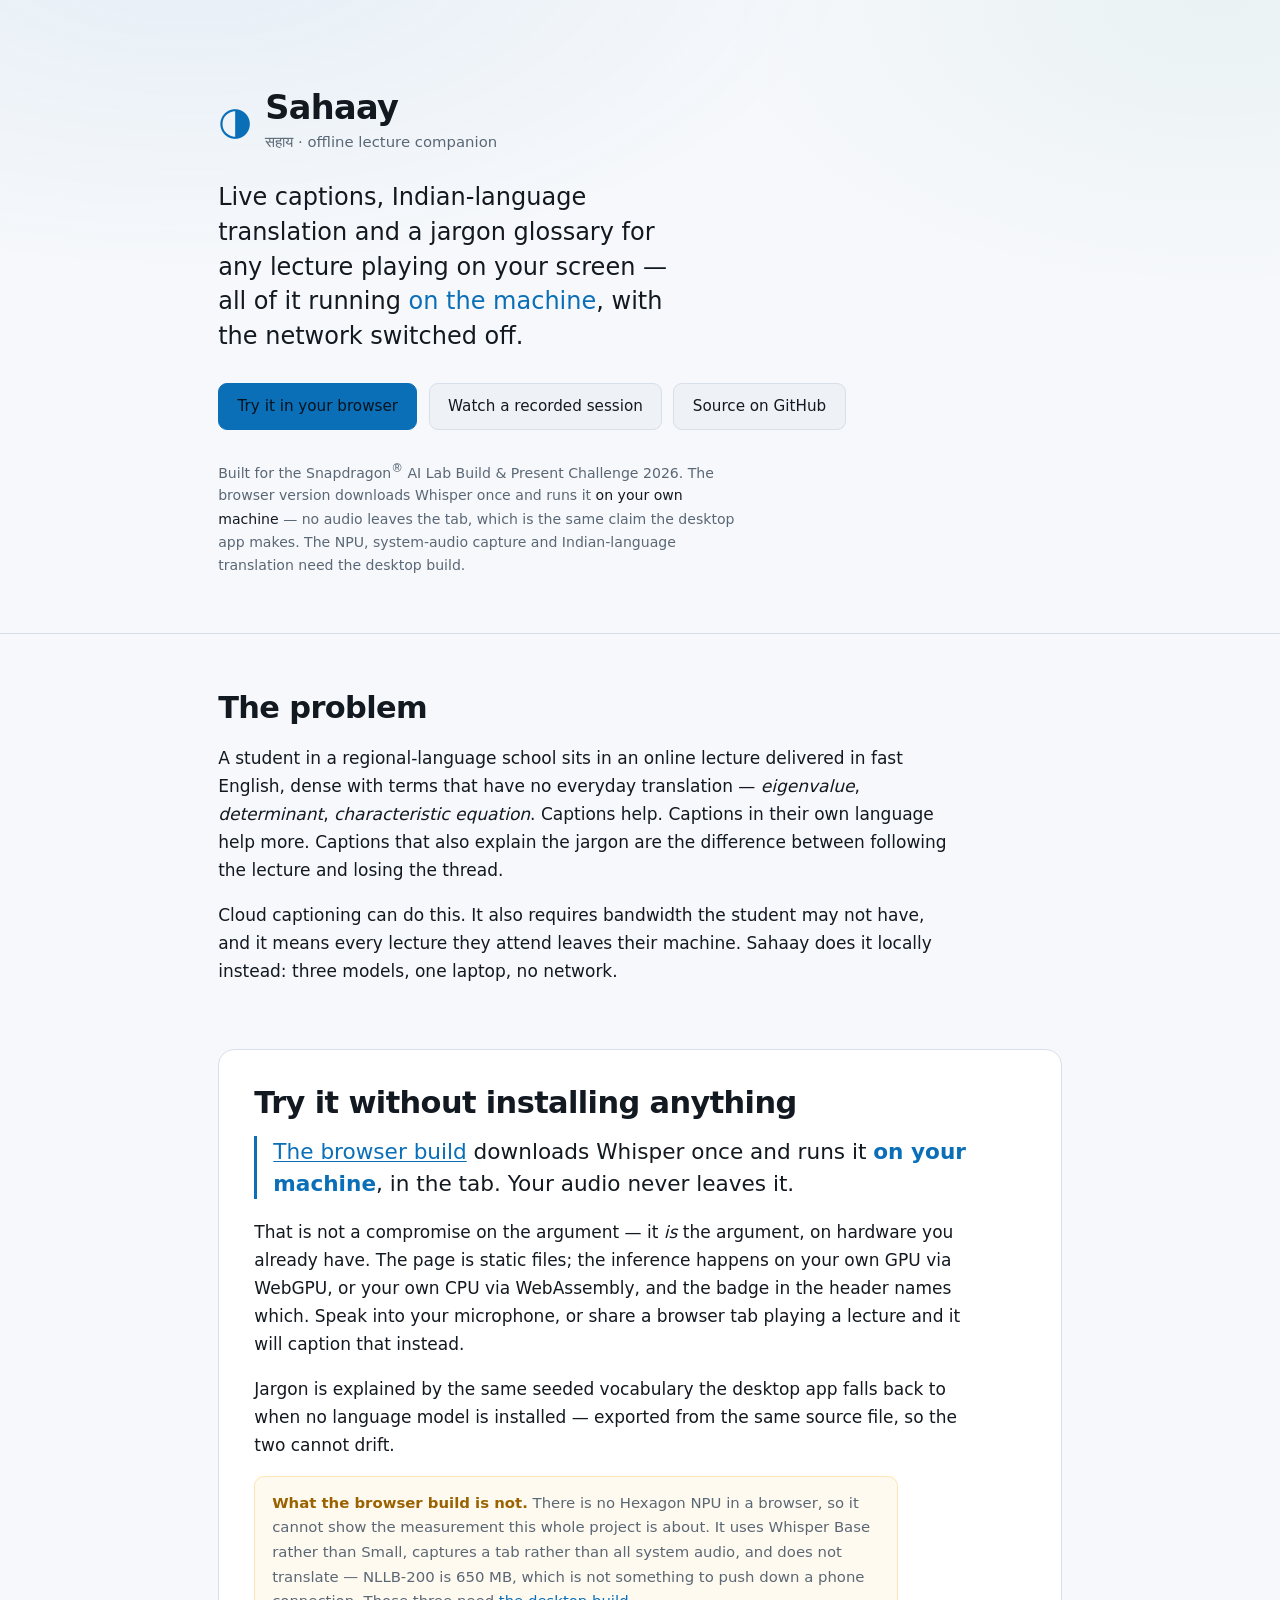
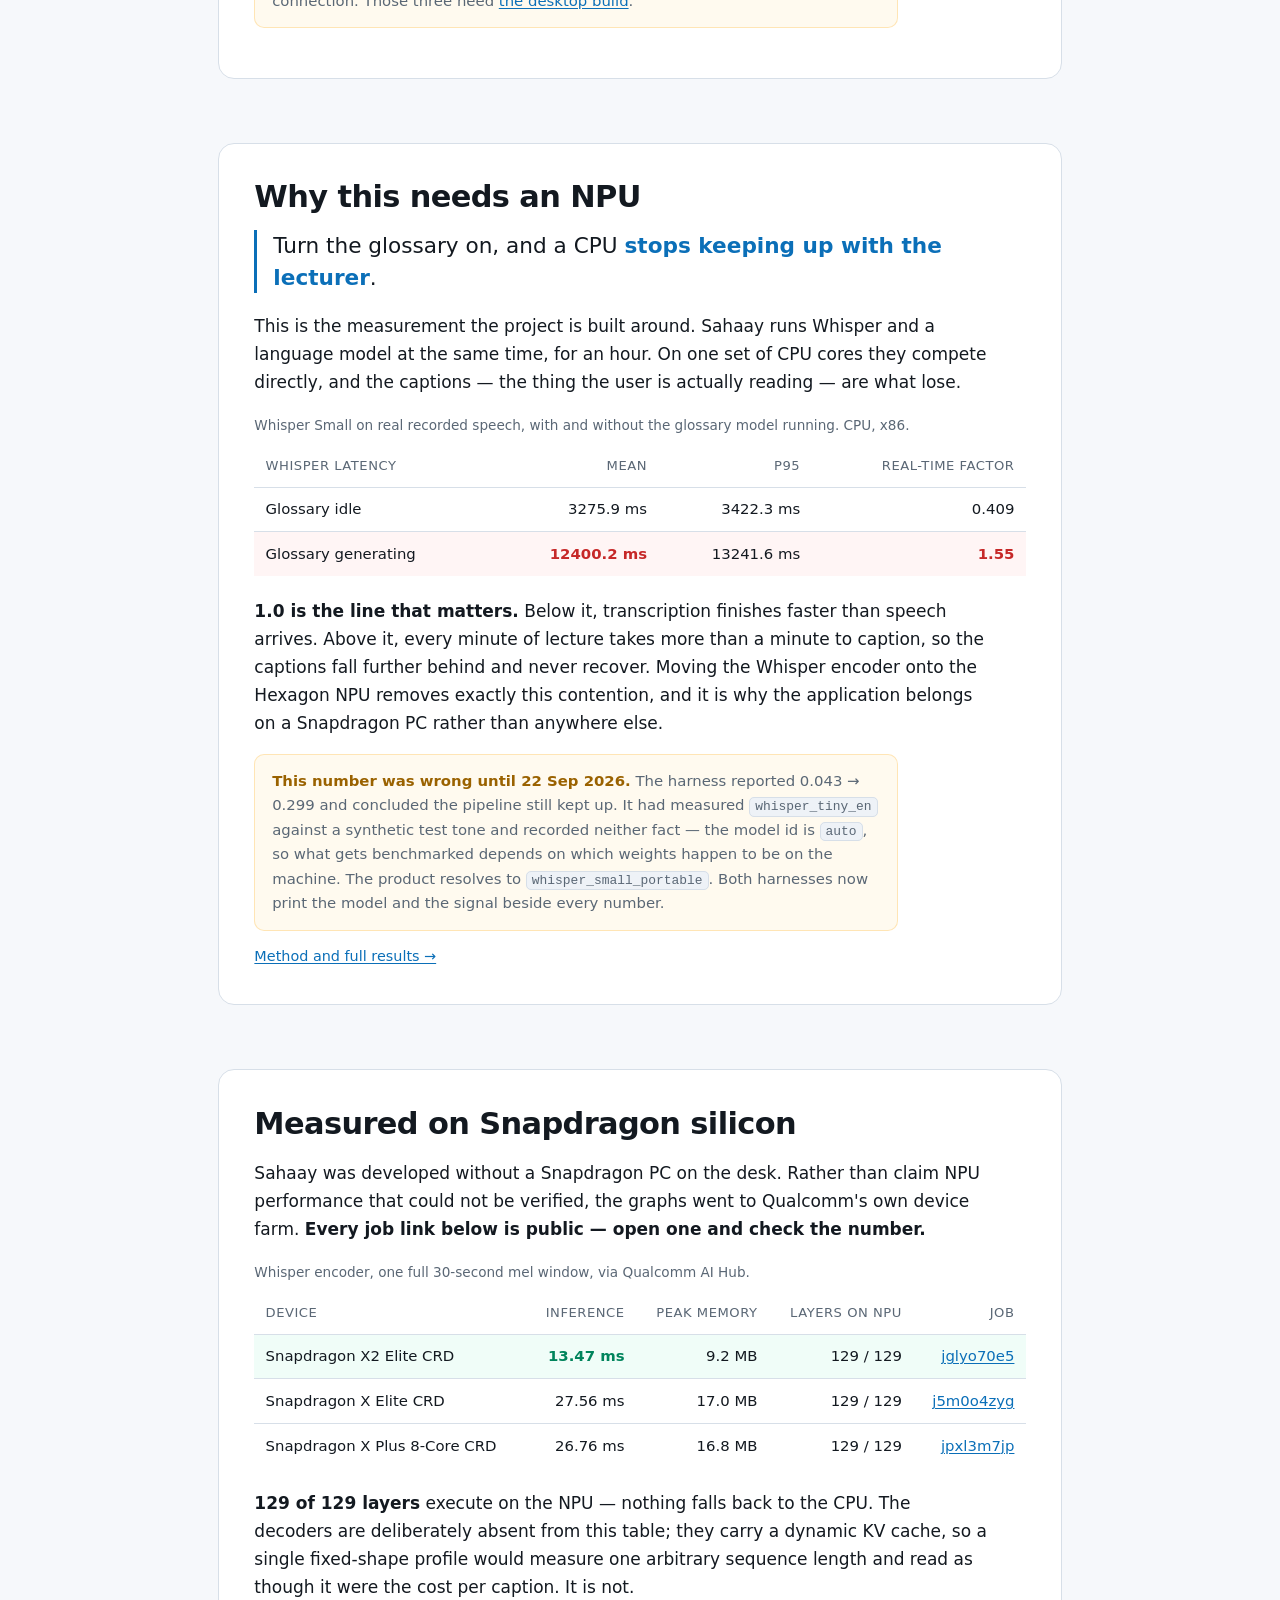
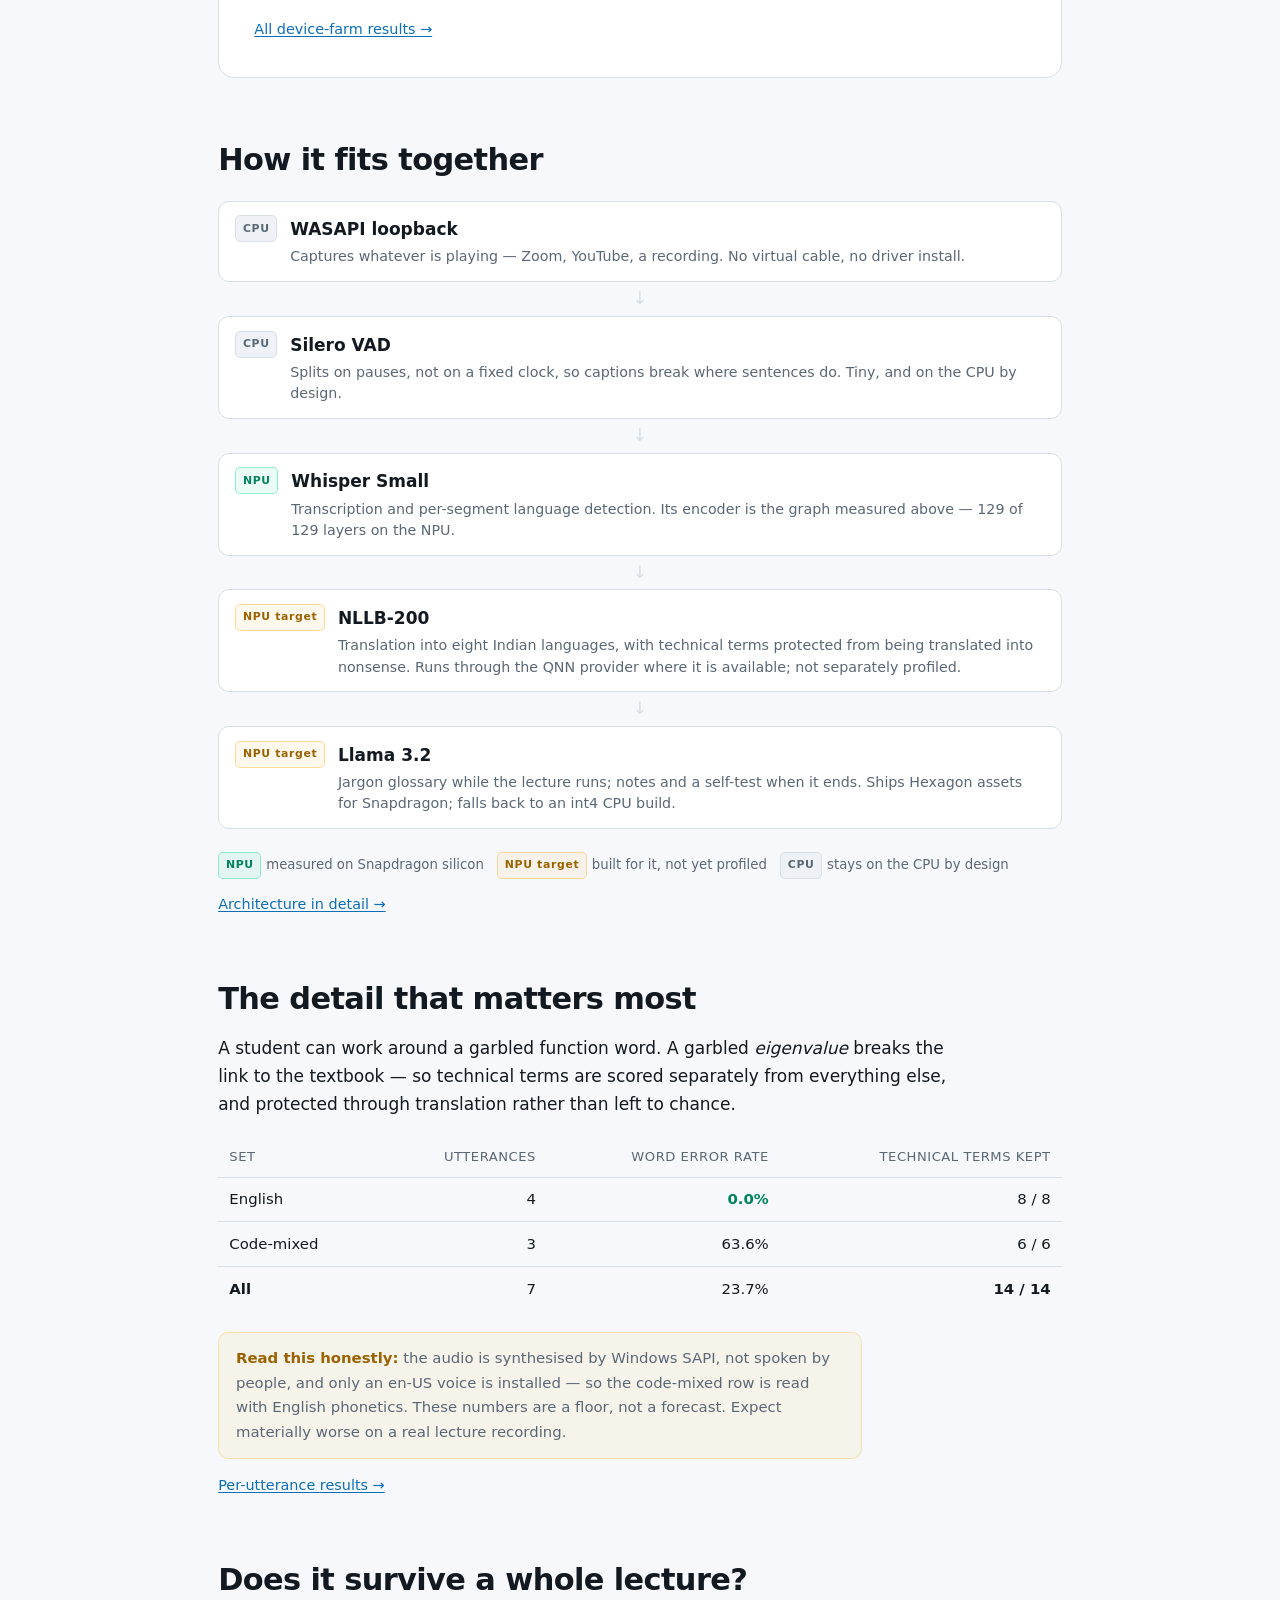
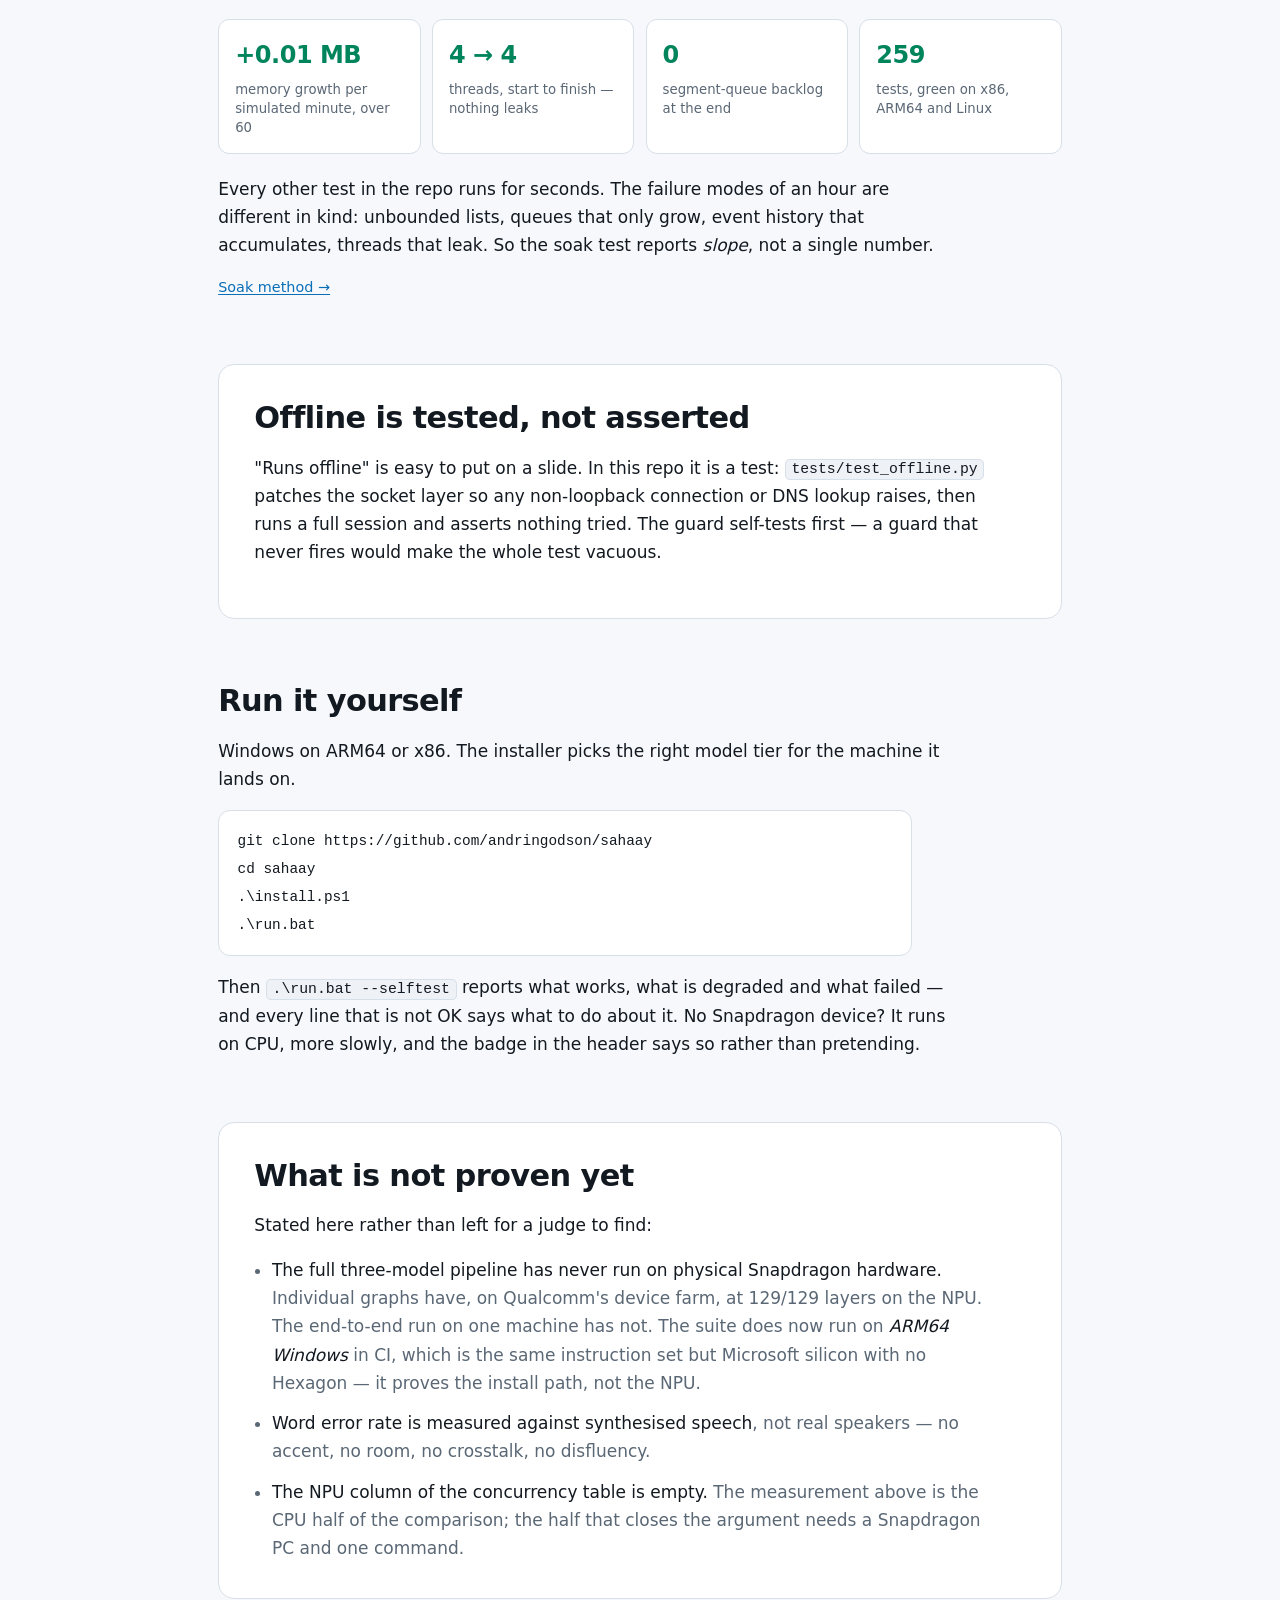
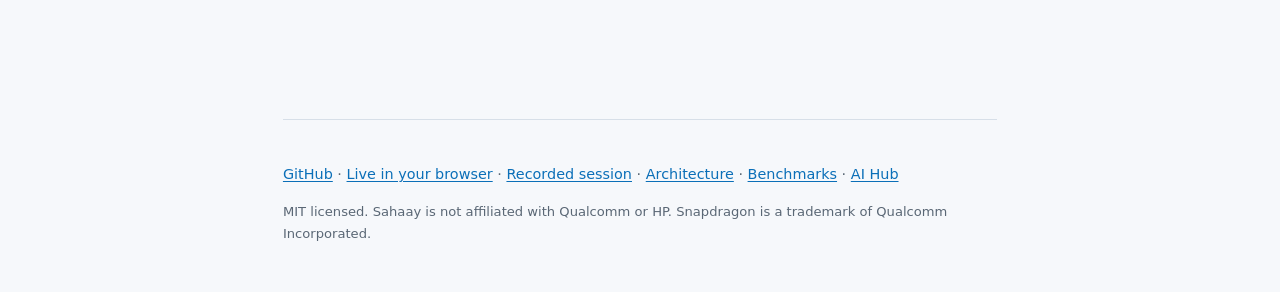
==== commit c499fb6d: "Run Whisper in the visitor's browser, so the link is a prototype The site had evidence and a replay." ====
--- a/web/index.html
+++ b/web/index.html
@@ -30,14 +30,17 @@
     </p>
 
     <div class="cta">
-      <a class="btn btn-primary" href="demo/?play=1">Watch a recorded session</a>
+      <a class="btn btn-primary" href="live/">Try it in your browser</a>
+      <a class="btn" href="demo/?play=1">Watch a recorded session</a>
       <a class="btn" href="https://github.com/andringodson/sahaay">Source on GitHub</a>
     </div>
 
     <p class="note">
       Built for the Snapdragon<sup>®</sup> AI Lab Build &amp; Present Challenge 2026.
-      This page is documentation and a replay — <strong>the product itself only
-      runs locally</strong>, which is the whole point of it.
+      The browser version downloads Whisper once and runs it <strong>on your own
+      machine</strong> — no audio leaves the tab, which is the same claim the
+      desktop app makes. The NPU, system-audio capture and Indian-language
+      translation need the desktop build.
     </p>
   </div>
 </header>
@@ -59,6 +62,35 @@
       Cloud captioning can do this. It also requires bandwidth the student may
       not have, and it means every lecture they attend leaves their machine.
       Sahaay does it locally instead: three models, one laptop, no network.
+    </p>
+  </section>
+
+  <!-- ---------------------------------------------------------------- -->
+  <section class="feature">
+    <h2>Try it without installing anything</h2>
+    <p class="claim">
+      <a href="live/">The browser build</a> downloads Whisper once and runs it
+      <strong>on your machine</strong>, in the tab. Your audio never leaves it.
+    </p>
+    <p>
+      That is not a compromise on the argument — it <em>is</em> the argument, on
+      hardware you already have. The page is static files; the inference happens
+      on your own GPU via WebGPU, or your own CPU via WebAssembly, and the badge
+      in the header names which. Speak into your microphone, or share a browser
+      tab playing a lecture and it will caption that instead.
+    </p>
+    <p>
+      Jargon is explained by the same seeded vocabulary the desktop app falls
+      back to when no language model is installed — exported from the same
+      source file, so the two cannot drift.
+    </p>
+    <p class="caveat">
+      <strong>What the browser build is not.</strong> There is no Hexagon NPU in
+      a browser, so it cannot show the measurement this whole project is about.
+      It uses Whisper Base rather than Small, captures a tab rather than all
+      system audio, and does not translate — NLLB-200 is 650 MB, which is not
+      something to push down a phone connection. Those three need
+      <a href="https://github.com/andringodson/sahaay">the desktop build</a>.
     </p>
   </section>
 
@@ -273,6 +305,7 @@
 <footer class="wrap">
   <p>
     <a href="https://github.com/andringodson/sahaay">GitHub</a> ·
+    <a href="live/">Live in your browser</a> ·
     <a href="demo/?play=1">Recorded session</a> ·
     <a href="https://github.com/andringodson/sahaay/blob/main/docs/ARCHITECTURE.md">Architecture</a> ·
     <a href="https://github.com/andringodson/sahaay/blob/main/docs/BENCHMARKS.md">Benchmarks</a> ·
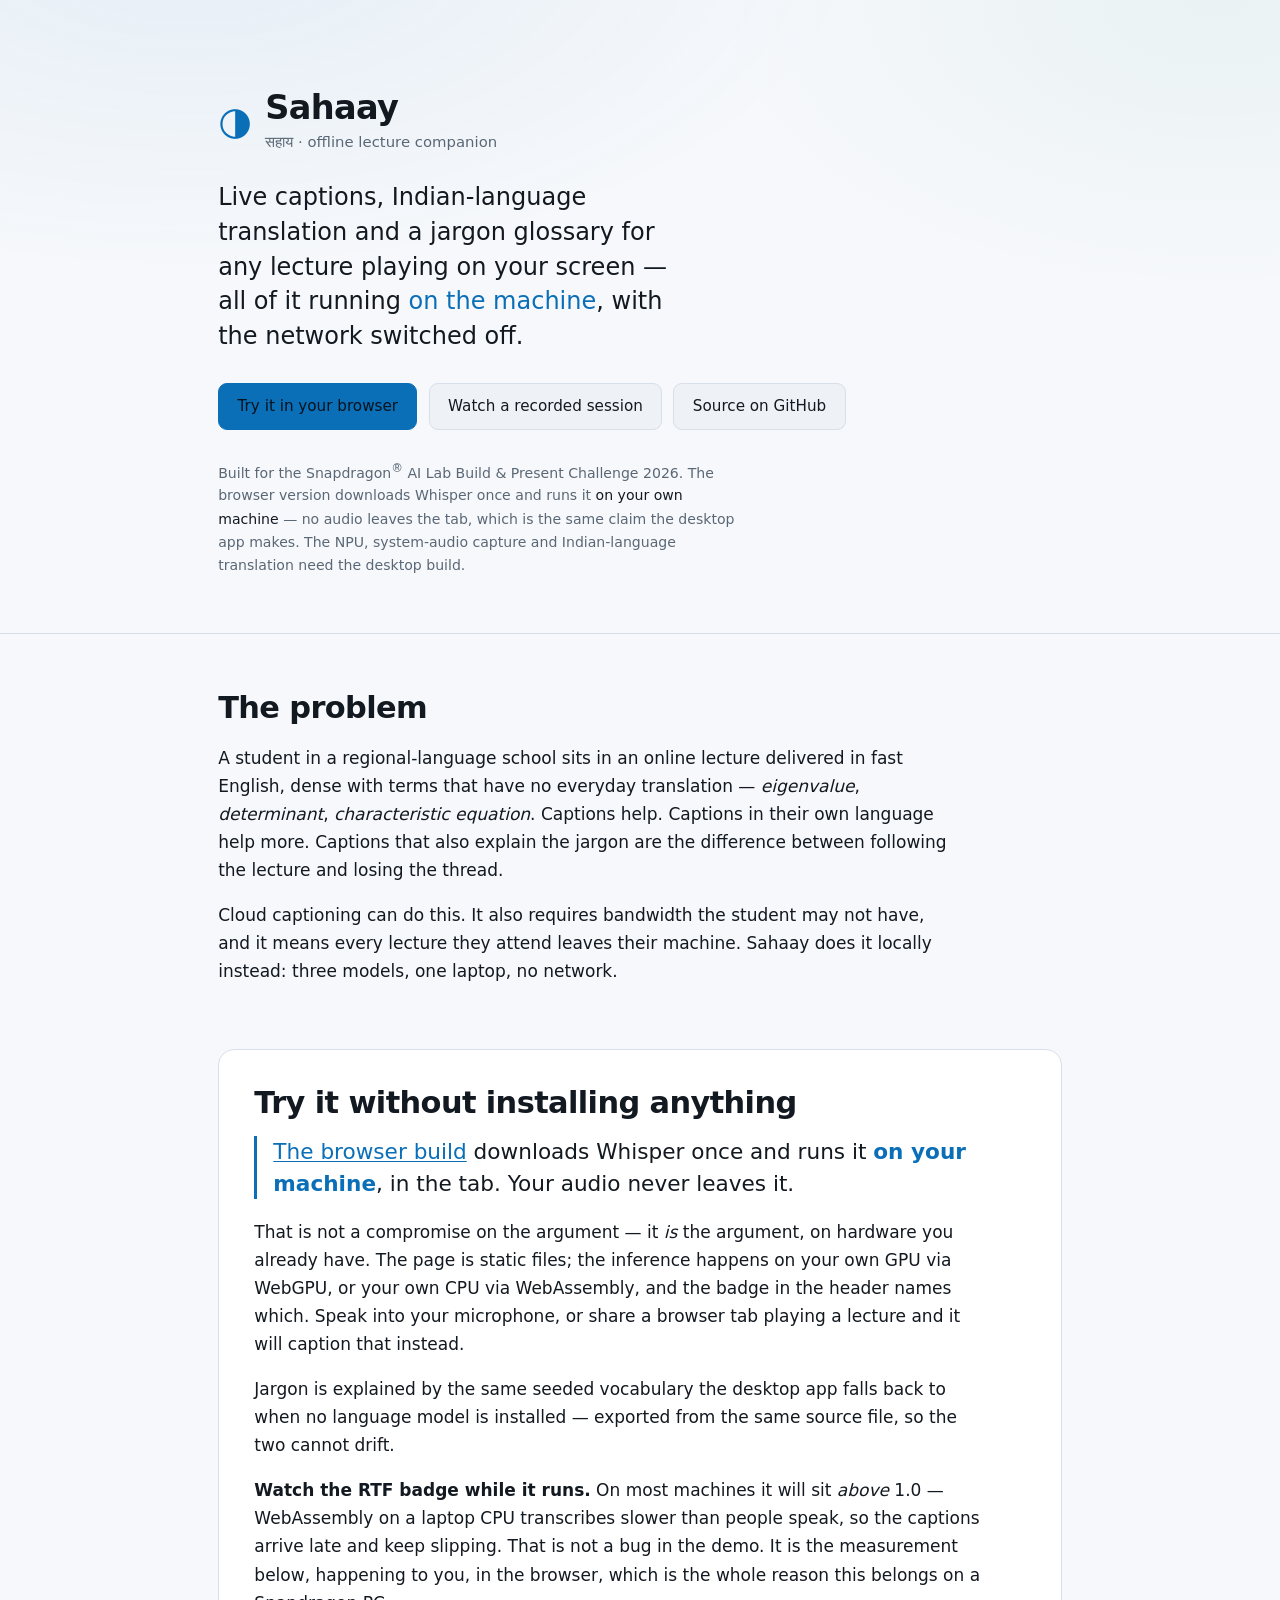
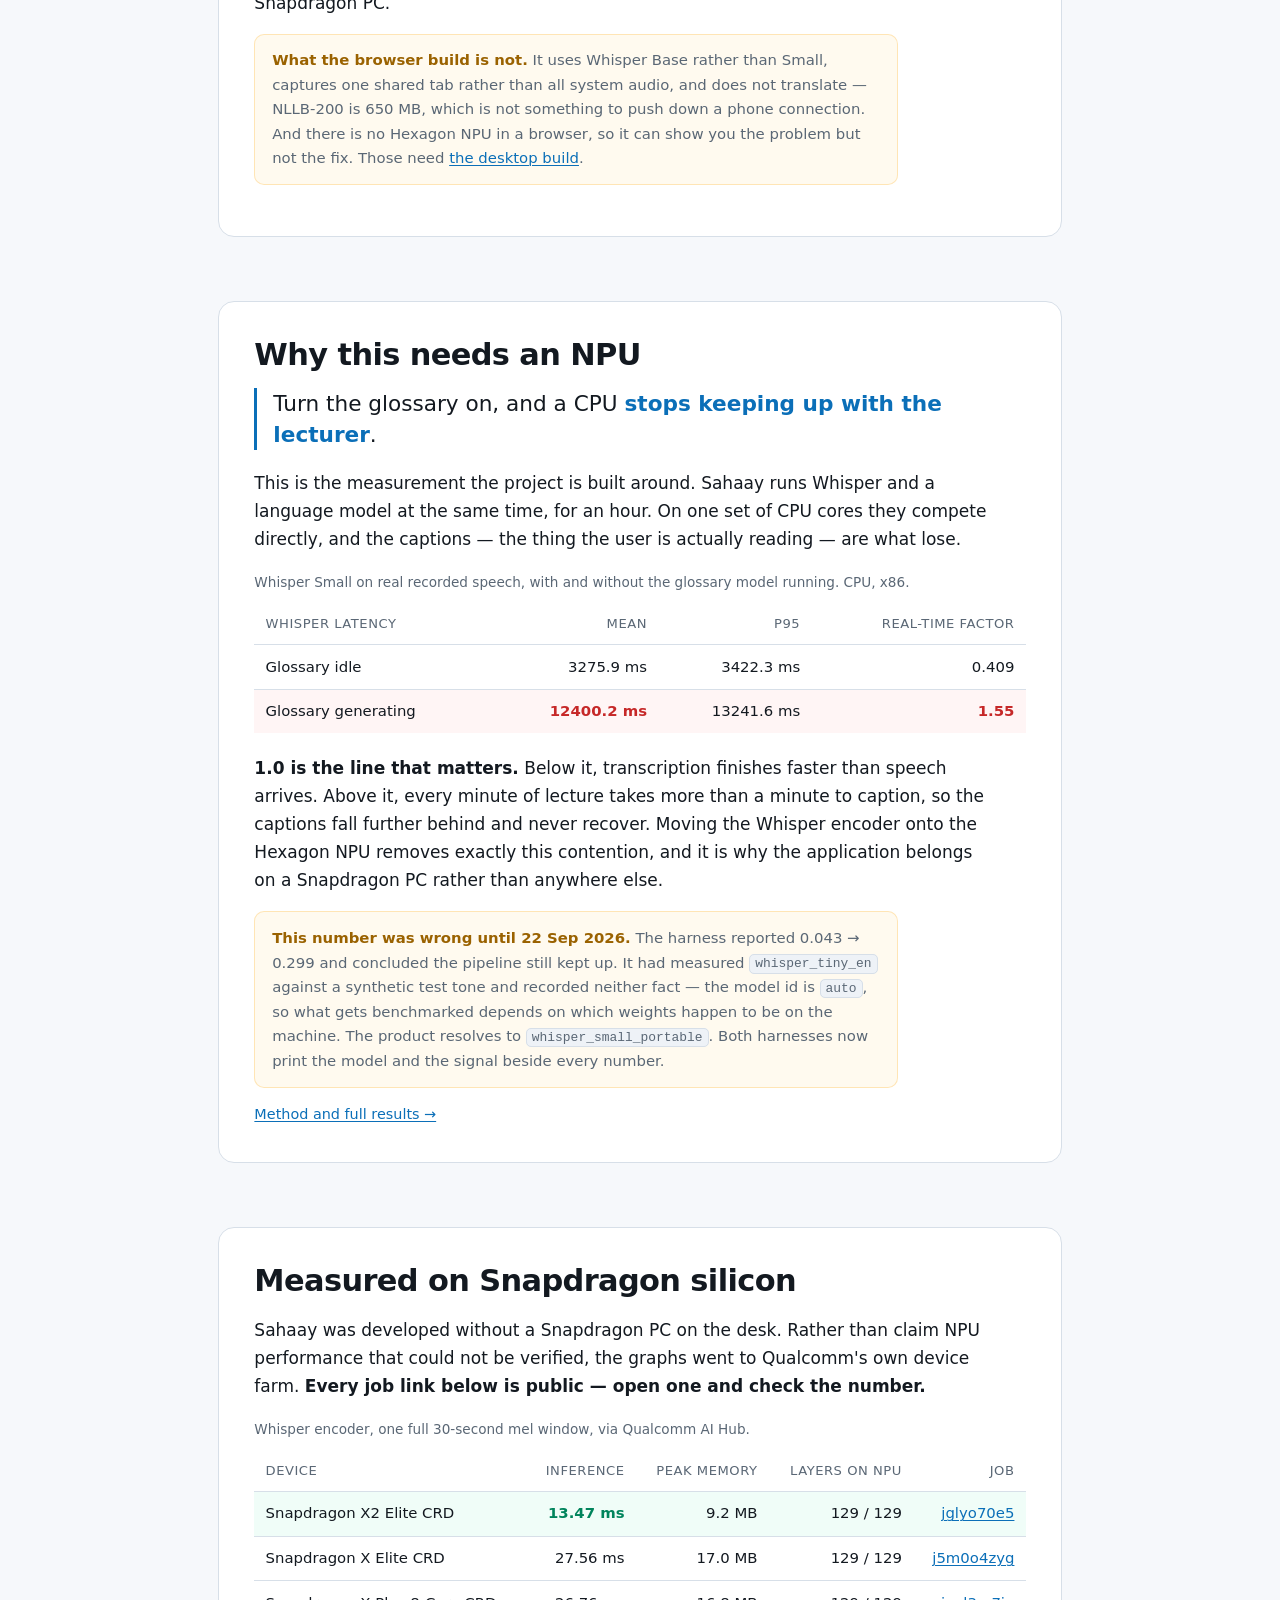
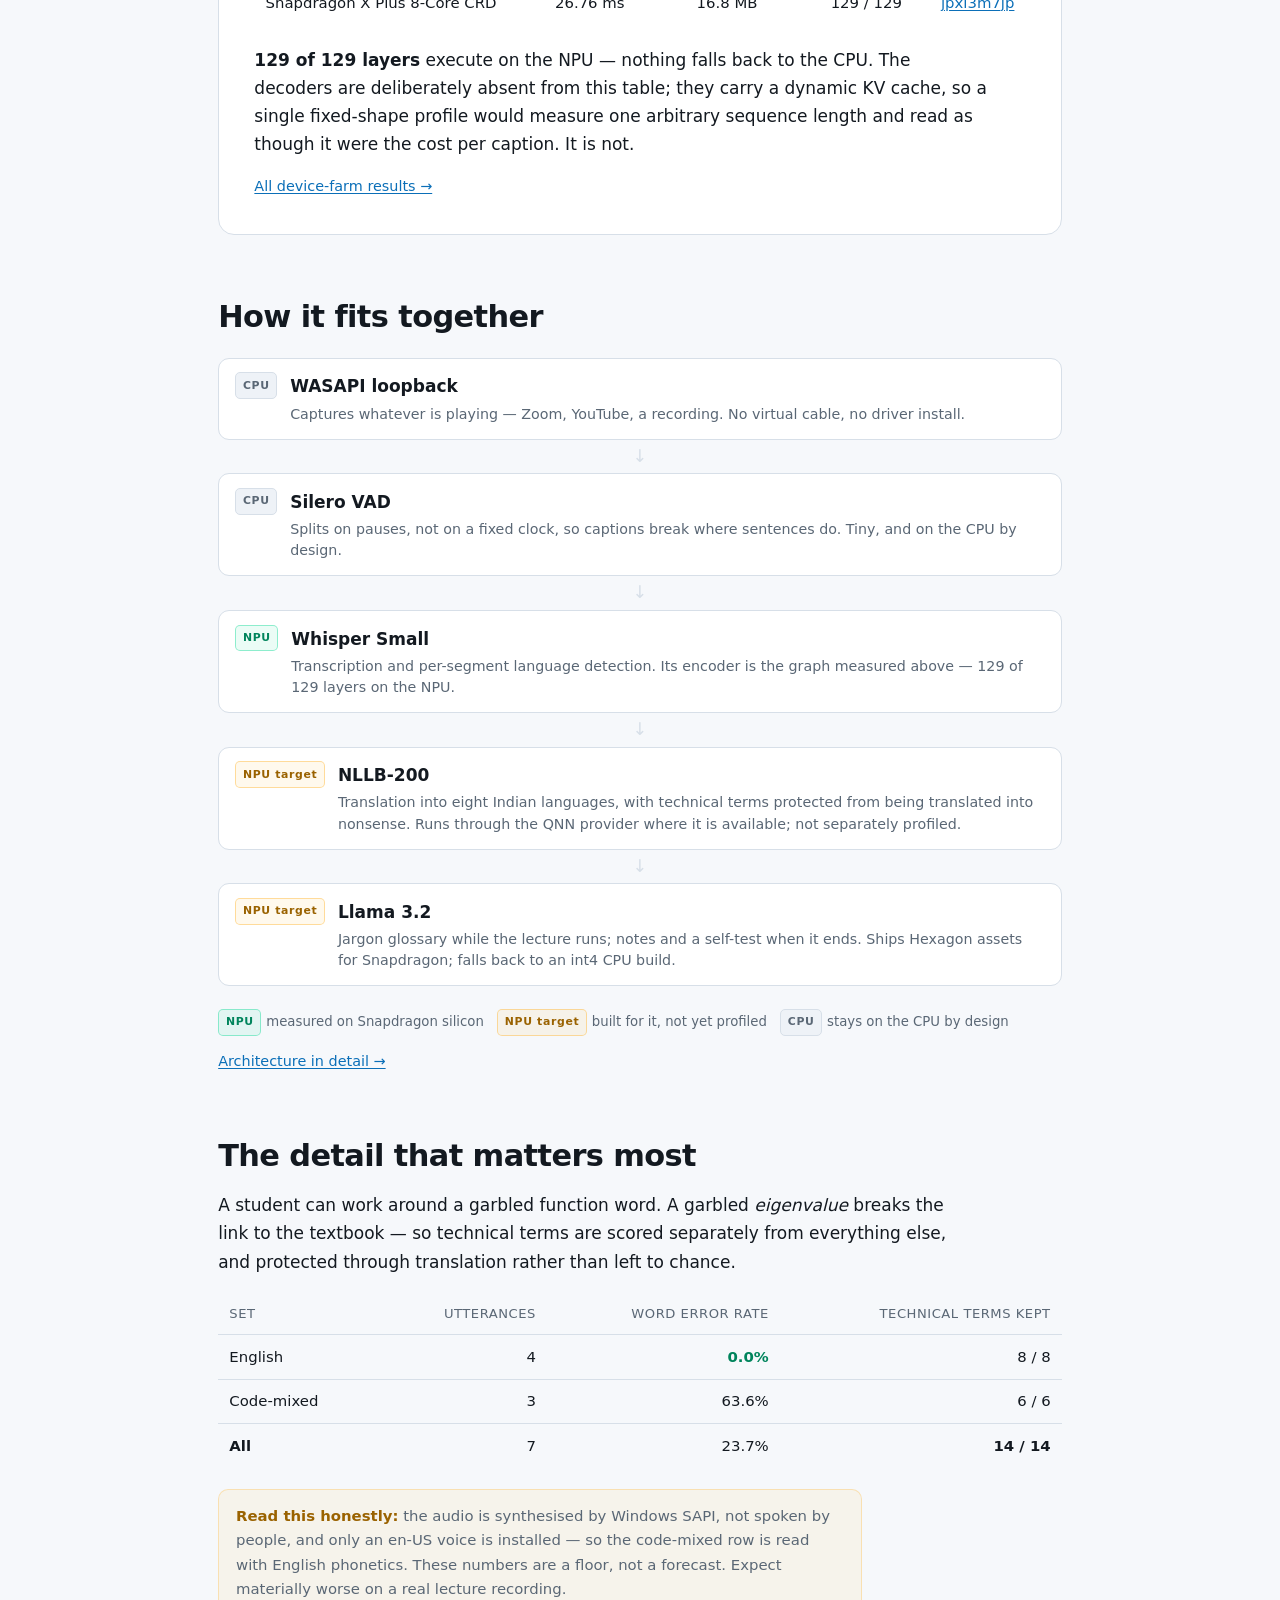
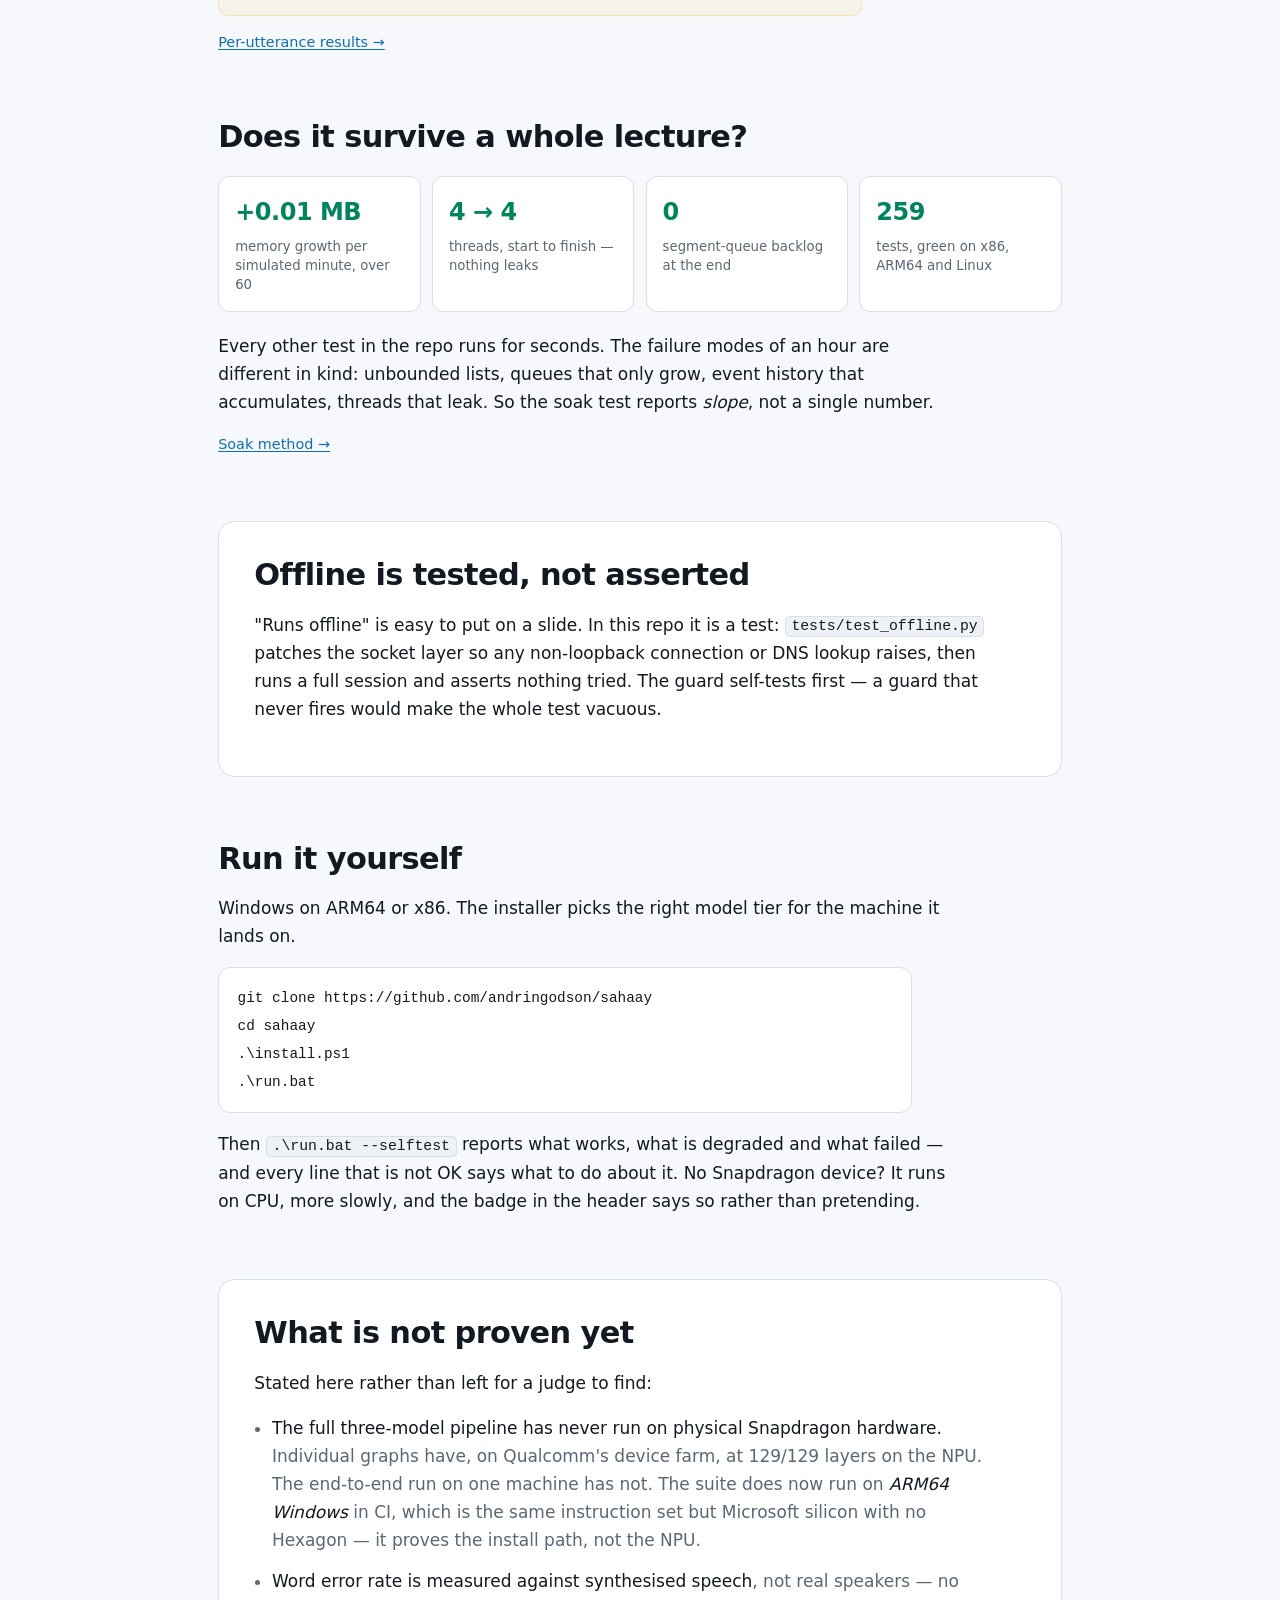
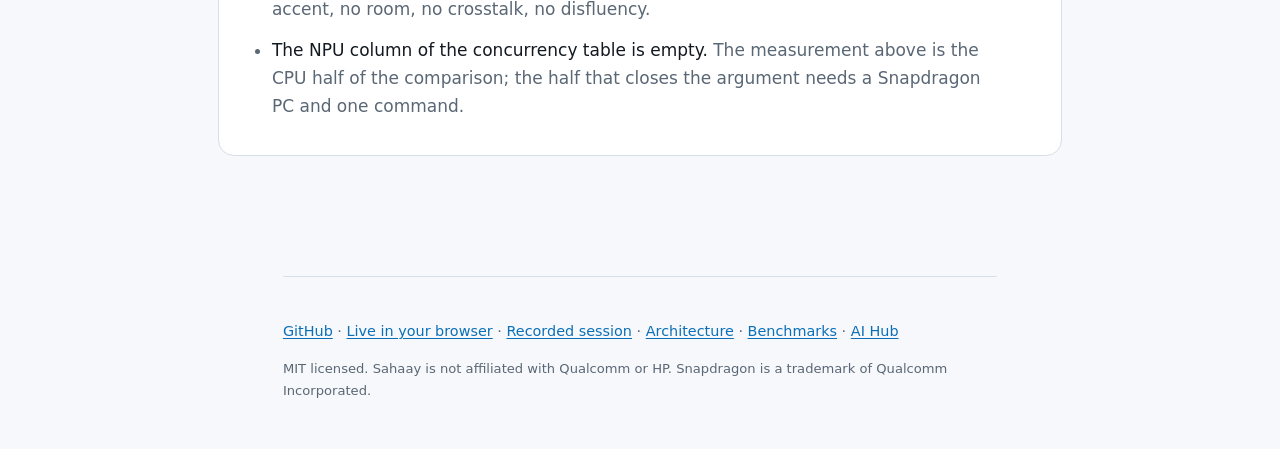
==== commit 52055d2f: "Point at the RTF badge rather than apologising for it The browser build runs above real time on most" ====
--- a/web/index.html
+++ b/web/index.html
@@ -84,12 +84,20 @@
       back to when no language model is installed — exported from the same
       source file, so the two cannot drift.
     </p>
+    <p>
+      <strong>Watch the RTF badge while it runs.</strong> On most machines it
+      will sit <em>above</em> 1.0 — WebAssembly on a laptop CPU transcribes
+      slower than people speak, so the captions arrive late and keep slipping.
+      That is not a bug in the demo. It is the measurement below, happening to
+      you, in the browser, which is the whole reason this belongs on a
+      Snapdragon PC.
+    </p>
     <p class="caveat">
-      <strong>What the browser build is not.</strong> There is no Hexagon NPU in
-      a browser, so it cannot show the measurement this whole project is about.
-      It uses Whisper Base rather than Small, captures a tab rather than all
-      system audio, and does not translate — NLLB-200 is 650 MB, which is not
-      something to push down a phone connection. Those three need
+      <strong>What the browser build is not.</strong> It uses Whisper Base
+      rather than Small, captures one shared tab rather than all system audio,
+      and does not translate — NLLB-200 is 650 MB, which is not something to
+      push down a phone connection. And there is no Hexagon NPU in a browser,
+      so it can show you the problem but not the fix. Those need
       <a href="https://github.com/andringodson/sahaay">the desktop build</a>.
     </p>
   </section>
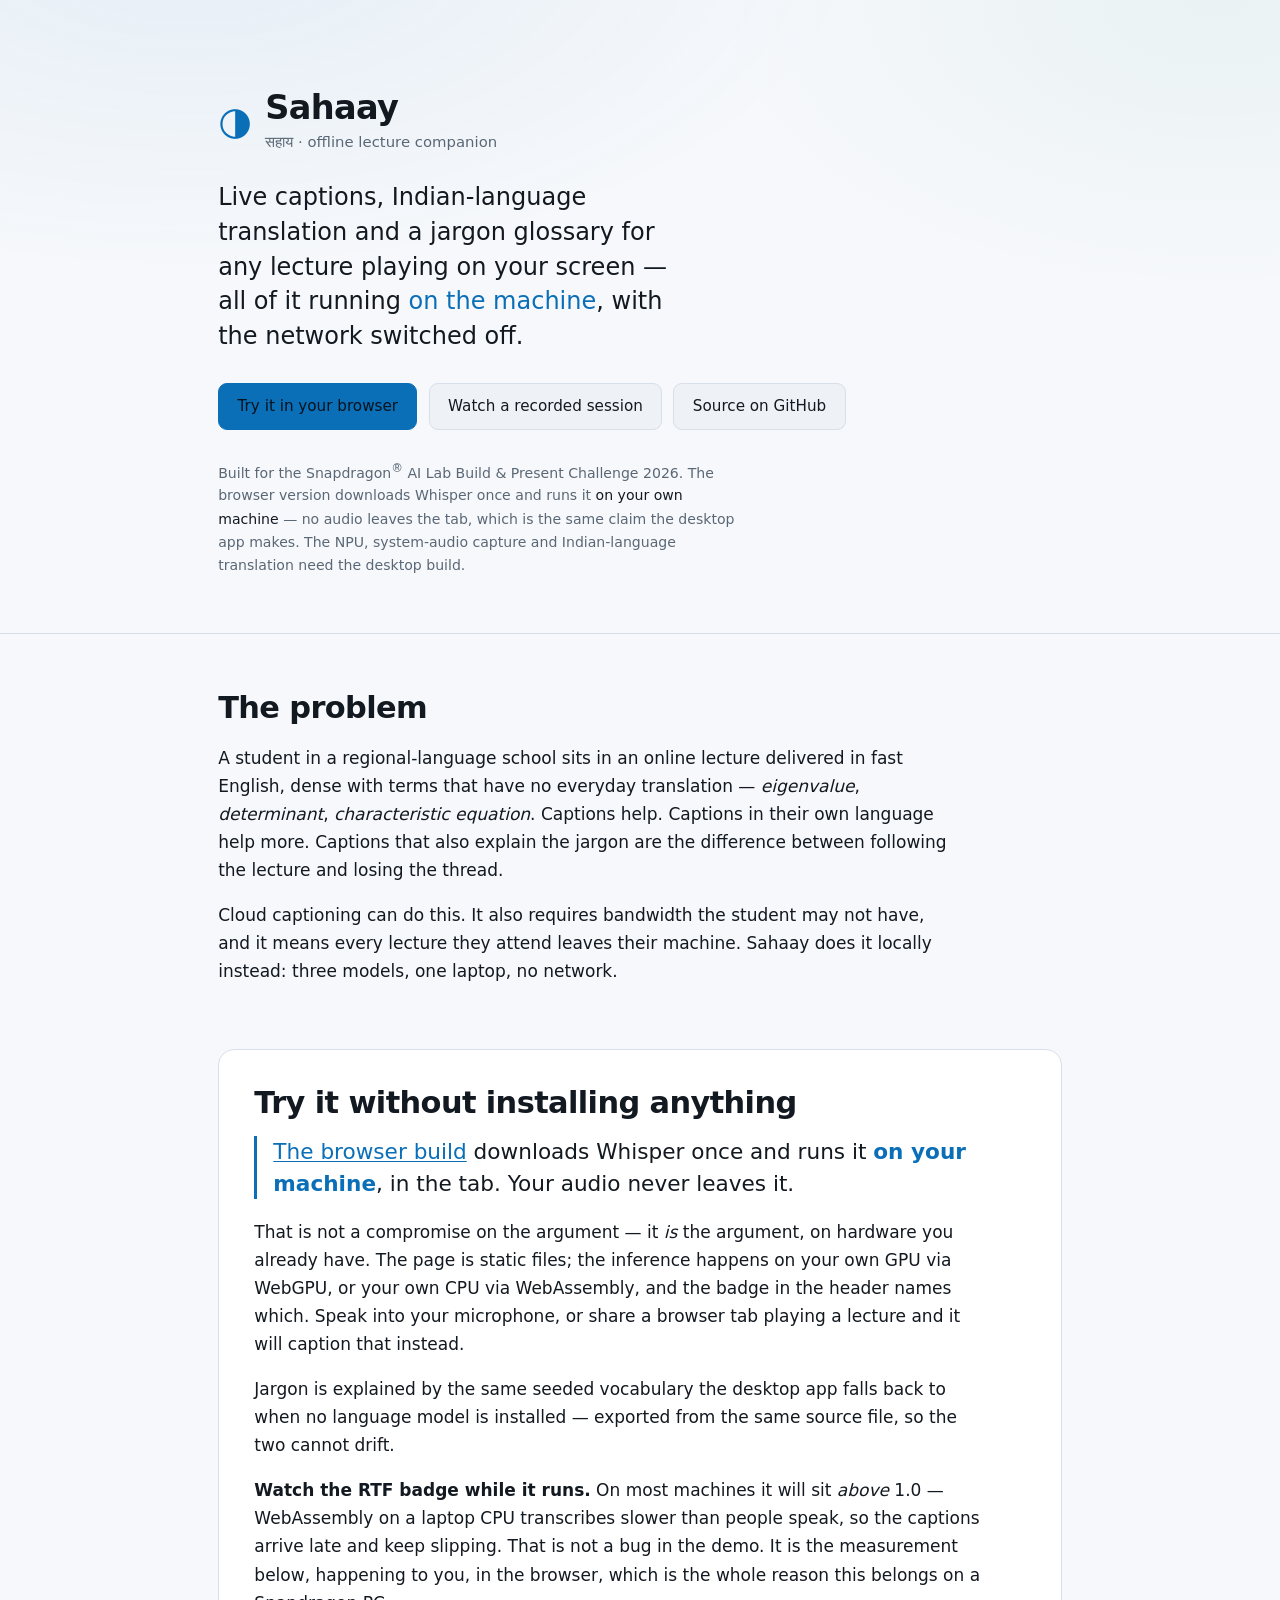
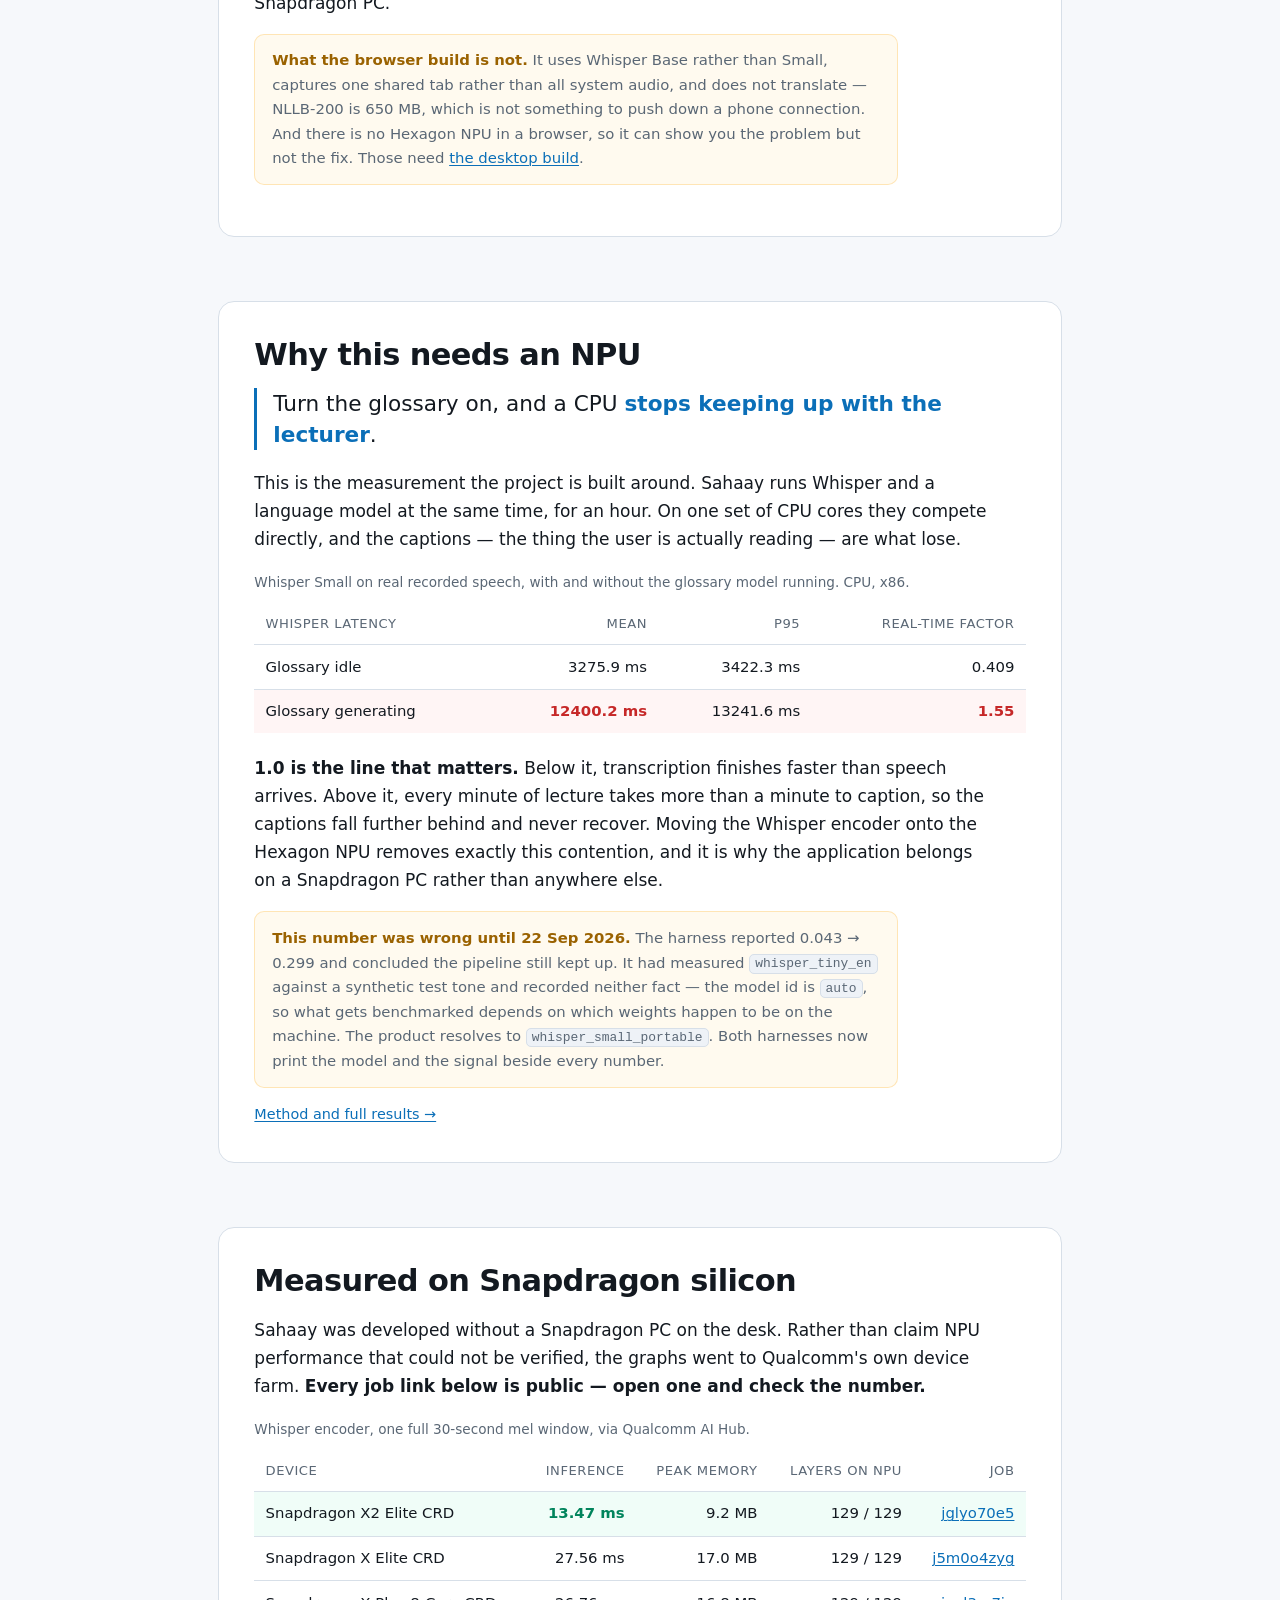
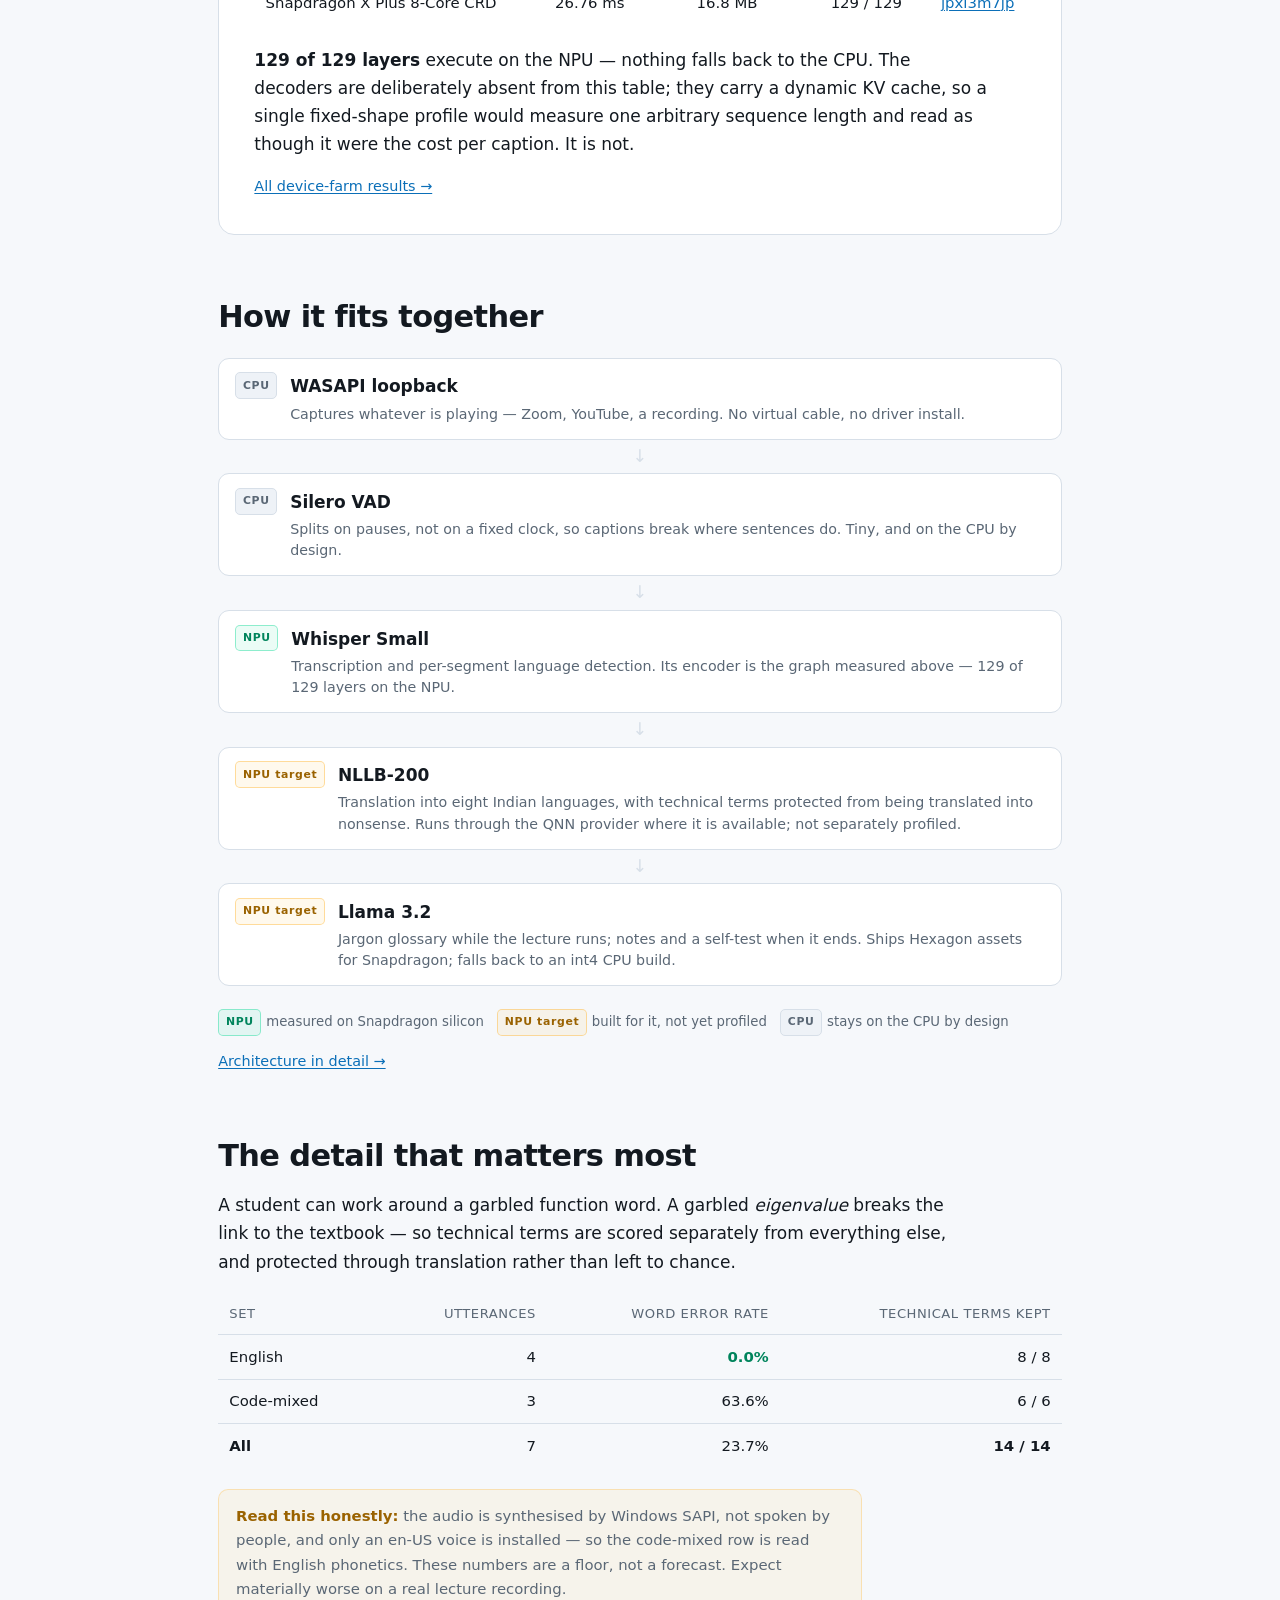
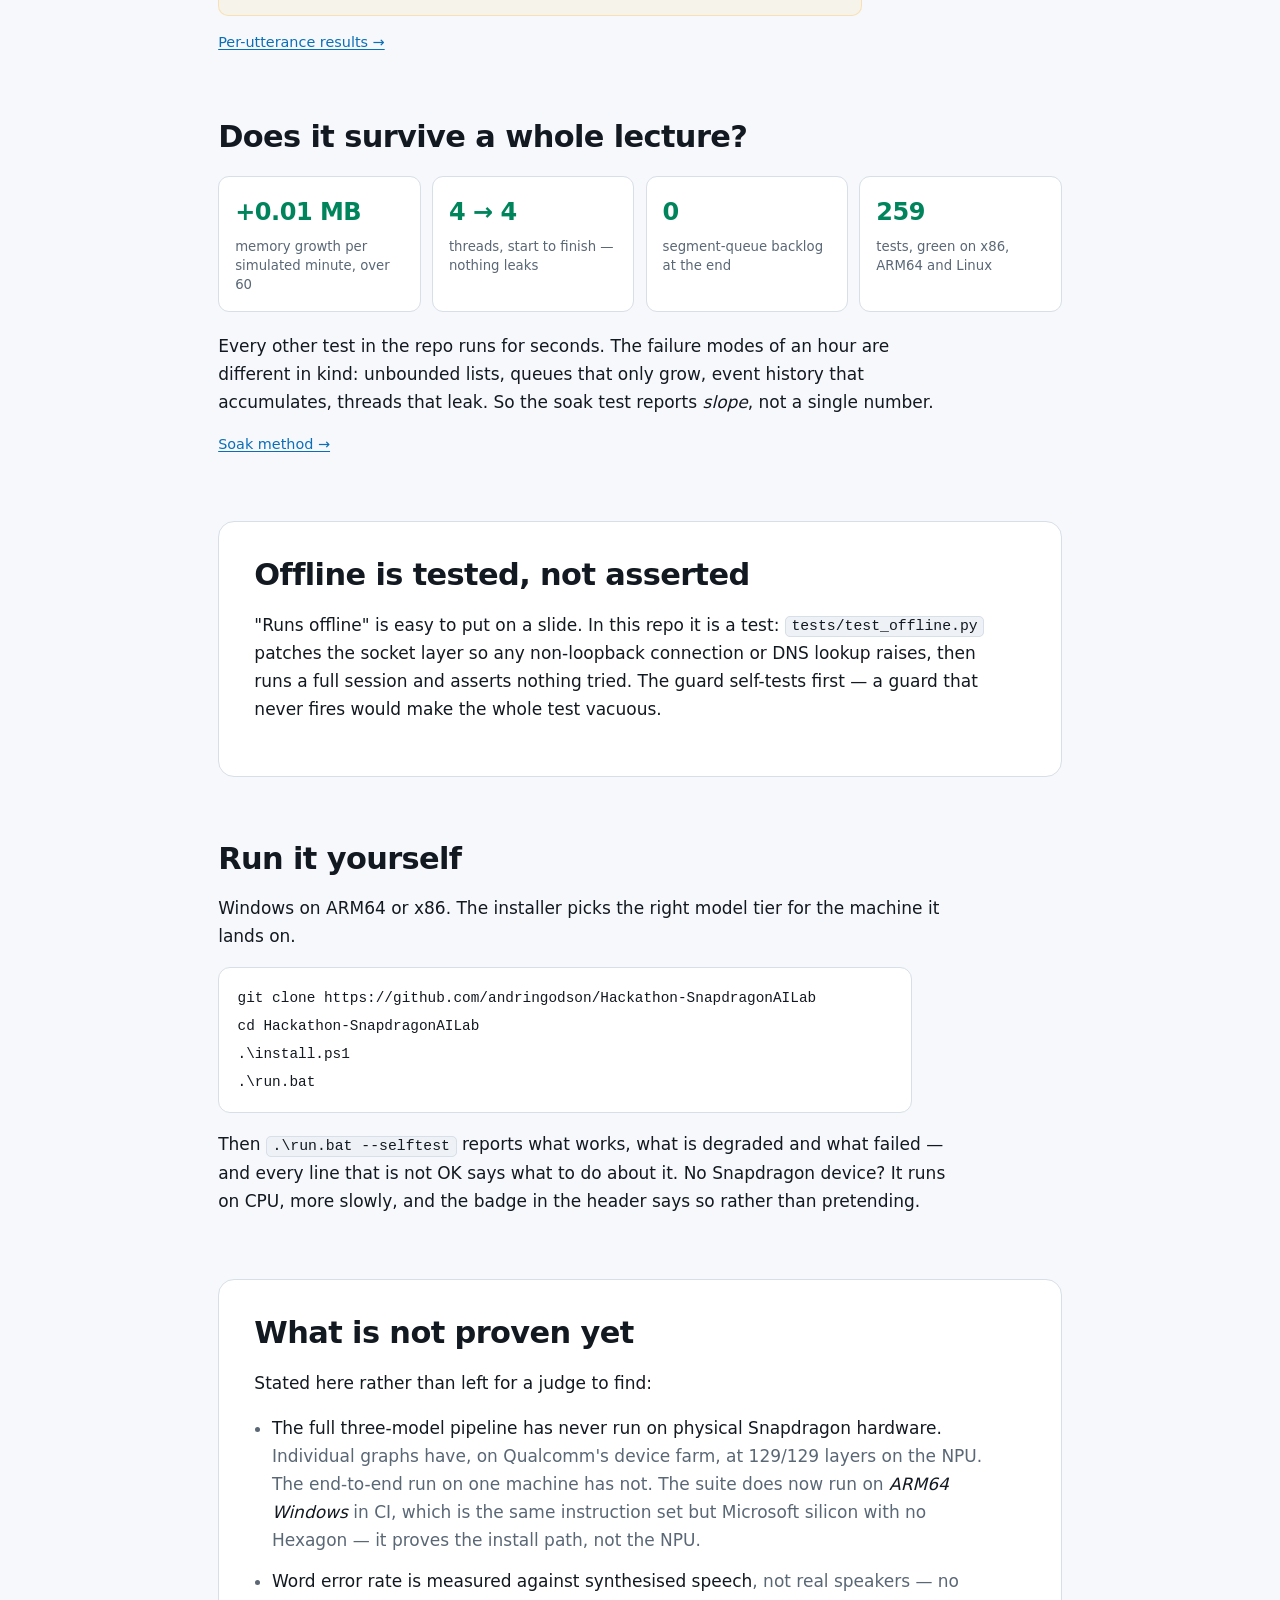
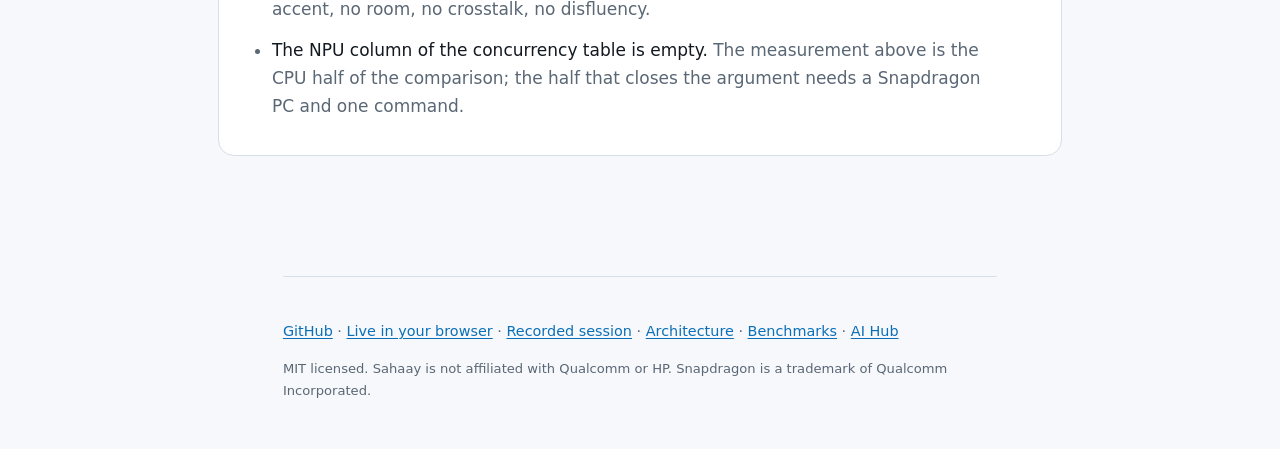
==== commit 562cabc2: "Point every link at the renamed repo, Hackathon-SnapdragonAILab The repository moved from andringods" ====
--- a/web/index.html
+++ b/web/index.html
@@ -32,7 +32,7 @@
     <div class="cta">
       <a class="btn btn-primary" href="live/">Try it in your browser</a>
       <a class="btn" href="demo/?play=1">Watch a recorded session</a>
-      <a class="btn" href="https://github.com/andringodson/sahaay">Source on GitHub</a>
+      <a class="btn" href="https://github.com/andringodson/Hackathon-SnapdragonAILab">Source on GitHub</a>
     </div>
 
     <p class="note">
@@ -98,7 +98,7 @@
       and does not translate — NLLB-200 is 650 MB, which is not something to
       push down a phone connection. And there is no Hexagon NPU in a browser,
       so it can show you the problem but not the fix. Those need
-      <a href="https://github.com/andringodson/sahaay">the desktop build</a>.
+      <a href="https://github.com/andringodson/Hackathon-SnapdragonAILab">the desktop build</a>.
     </p>
   </section>
 
@@ -144,7 +144,7 @@
       product resolves to <code>whisper_small_portable</code>. Both harnesses
       now print the model and the signal beside every number.
     </p>
-    <p class="src"><a href="https://github.com/andringodson/sahaay/blob/main/docs/CONCURRENCY.md">Method and full results →</a></p>
+    <p class="src"><a href="https://github.com/andringodson/Hackathon-SnapdragonAILab/blob/main/docs/CONCURRENCY.md">Method and full results →</a></p>
   </section>
 
   <!-- ---------------------------------------------------------------- -->
@@ -185,7 +185,7 @@
       one arbitrary sequence length and read as though it were the cost per
       caption. It is not.
     </p>
-    <p class="src"><a href="https://github.com/andringodson/sahaay/blob/main/docs/AIHUB.md">All device-farm results →</a></p>
+    <p class="src"><a href="https://github.com/andringodson/Hackathon-SnapdragonAILab/blob/main/docs/AIHUB.md">All device-farm results →</a></p>
   </section>
 
   <!-- ---------------------------------------------------------------- -->
@@ -208,7 +208,7 @@
       <span class="where target">NPU target</span> built for it, not yet profiled &nbsp;
       <span class="where cpu">CPU</span> stays on the CPU by design
     </p>
-    <p class="src"><a href="https://github.com/andringodson/sahaay/blob/main/docs/ARCHITECTURE.md">Architecture in detail →</a></p>
+    <p class="src"><a href="https://github.com/andringodson/Hackathon-SnapdragonAILab/blob/main/docs/ARCHITECTURE.md">Architecture in detail →</a></p>
   </section>
 
   <!-- ---------------------------------------------------------------- -->
@@ -234,7 +234,7 @@
       code-mixed row is read with English phonetics. These numbers are a floor,
       not a forecast. Expect materially worse on a real lecture recording.
     </p>
-    <p class="src"><a href="https://github.com/andringodson/sahaay/blob/main/docs/ACCURACY.md">Per-utterance results →</a></p>
+    <p class="src"><a href="https://github.com/andringodson/Hackathon-SnapdragonAILab/blob/main/docs/ACCURACY.md">Per-utterance results →</a></p>
   </section>
 
   <!-- ---------------------------------------------------------------- -->
@@ -252,7 +252,7 @@
       history that accumulates, threads that leak. So the soak test reports
       <em>slope</em>, not a single number.
     </p>
-    <p class="src"><a href="https://github.com/andringodson/sahaay/blob/main/docs/SOAK.md">Soak method →</a></p>
+    <p class="src"><a href="https://github.com/andringodson/Hackathon-SnapdragonAILab/blob/main/docs/SOAK.md">Soak method →</a></p>
   </section>
 
   <!-- ---------------------------------------------------------------- -->
@@ -271,8 +271,8 @@
   <section>
     <h2>Run it yourself</h2>
     <p>Windows on ARM64 or x86. The installer picks the right model tier for the machine it lands on.</p>
-<pre><code>git clone https://github.com/andringodson/sahaay
-cd sahaay
+<pre><code>git clone https://github.com/andringodson/Hackathon-SnapdragonAILab
+cd Hackathon-SnapdragonAILab
 .\install.ps1
 .\run.bat</code></pre>
     <p>
@@ -312,12 +312,12 @@
 
 <footer class="wrap">
   <p>
-    <a href="https://github.com/andringodson/sahaay">GitHub</a> ·
+    <a href="https://github.com/andringodson/Hackathon-SnapdragonAILab">GitHub</a> ·
     <a href="live/">Live in your browser</a> ·
     <a href="demo/?play=1">Recorded session</a> ·
-    <a href="https://github.com/andringodson/sahaay/blob/main/docs/ARCHITECTURE.md">Architecture</a> ·
-    <a href="https://github.com/andringodson/sahaay/blob/main/docs/BENCHMARKS.md">Benchmarks</a> ·
-    <a href="https://github.com/andringodson/sahaay/blob/main/docs/AIHUB.md">AI Hub</a>
+    <a href="https://github.com/andringodson/Hackathon-SnapdragonAILab/blob/main/docs/ARCHITECTURE.md">Architecture</a> ·
+    <a href="https://github.com/andringodson/Hackathon-SnapdragonAILab/blob/main/docs/BENCHMARKS.md">Benchmarks</a> ·
+    <a href="https://github.com/andringodson/Hackathon-SnapdragonAILab/blob/main/docs/AIHUB.md">AI Hub</a>
   </p>
   <p class="small">
     MIT licensed. Sahaay is not affiliated with Qualcomm or HP. Snapdragon is a
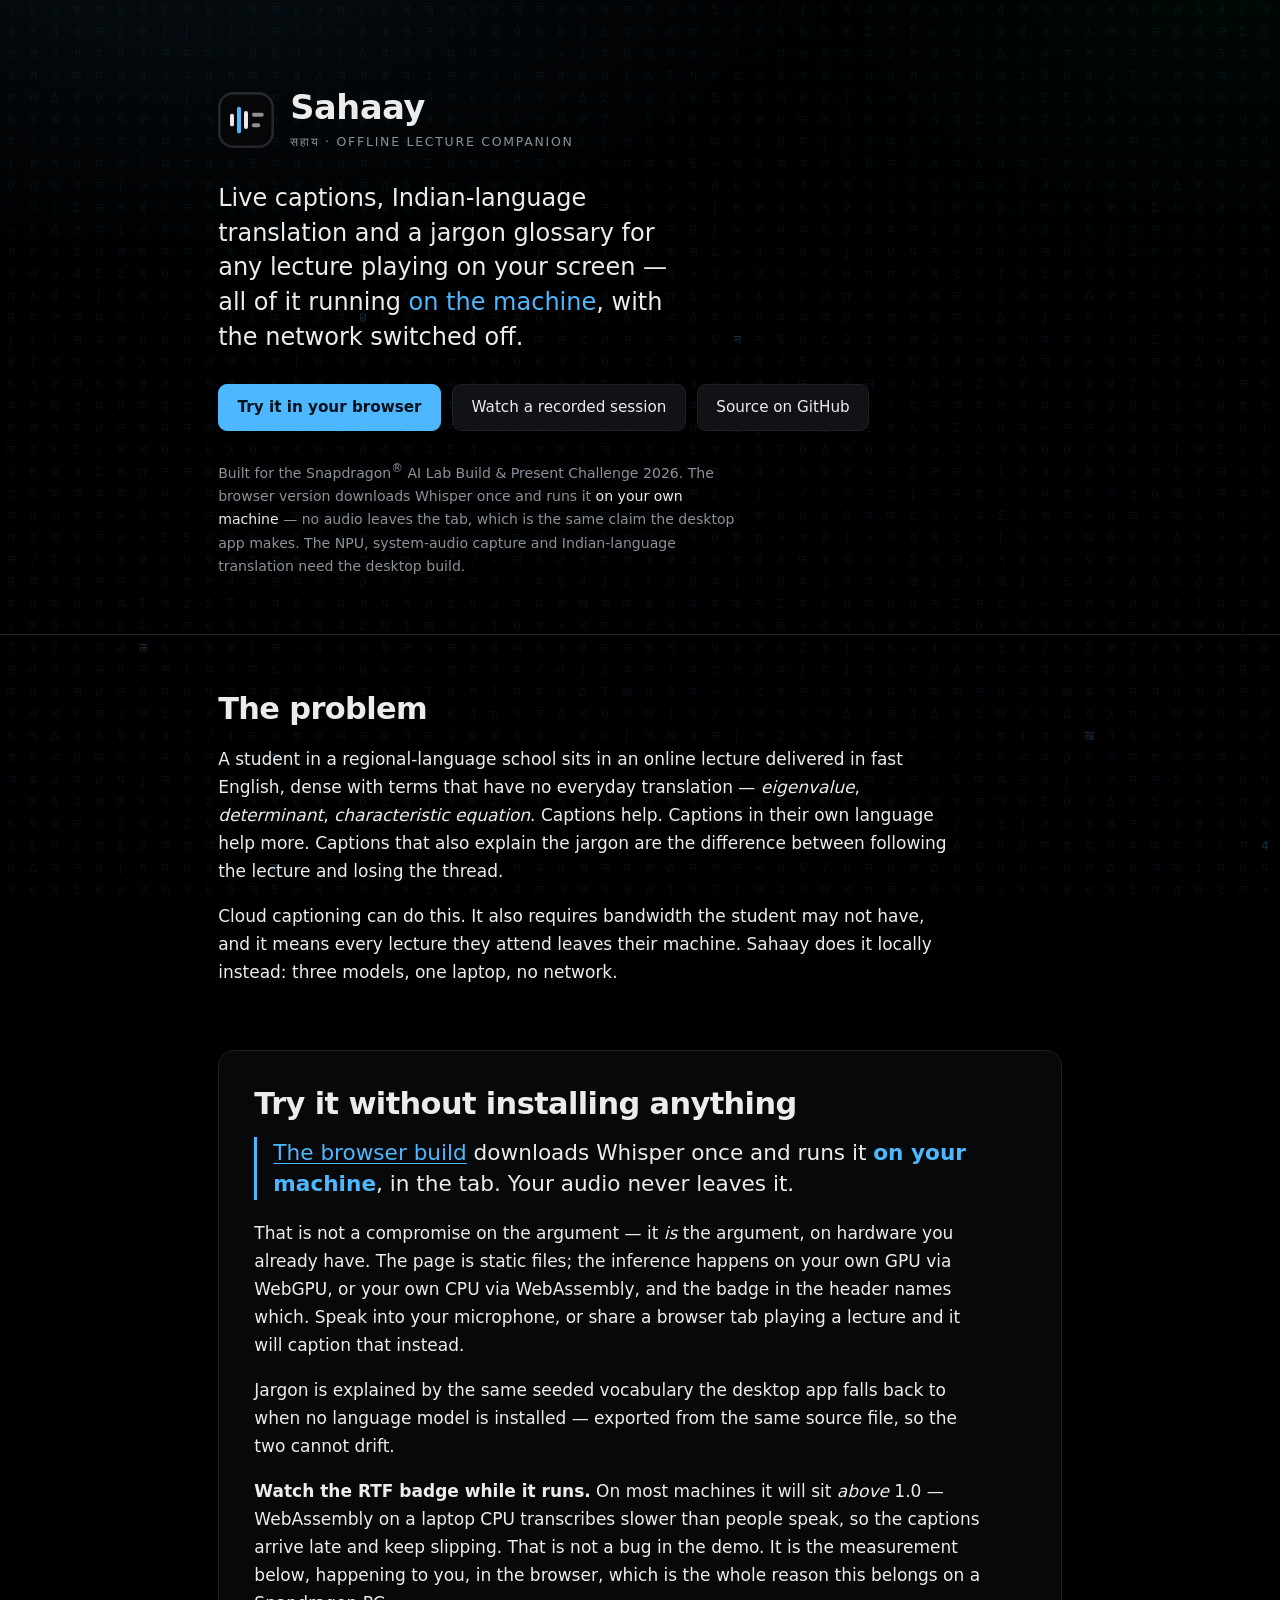
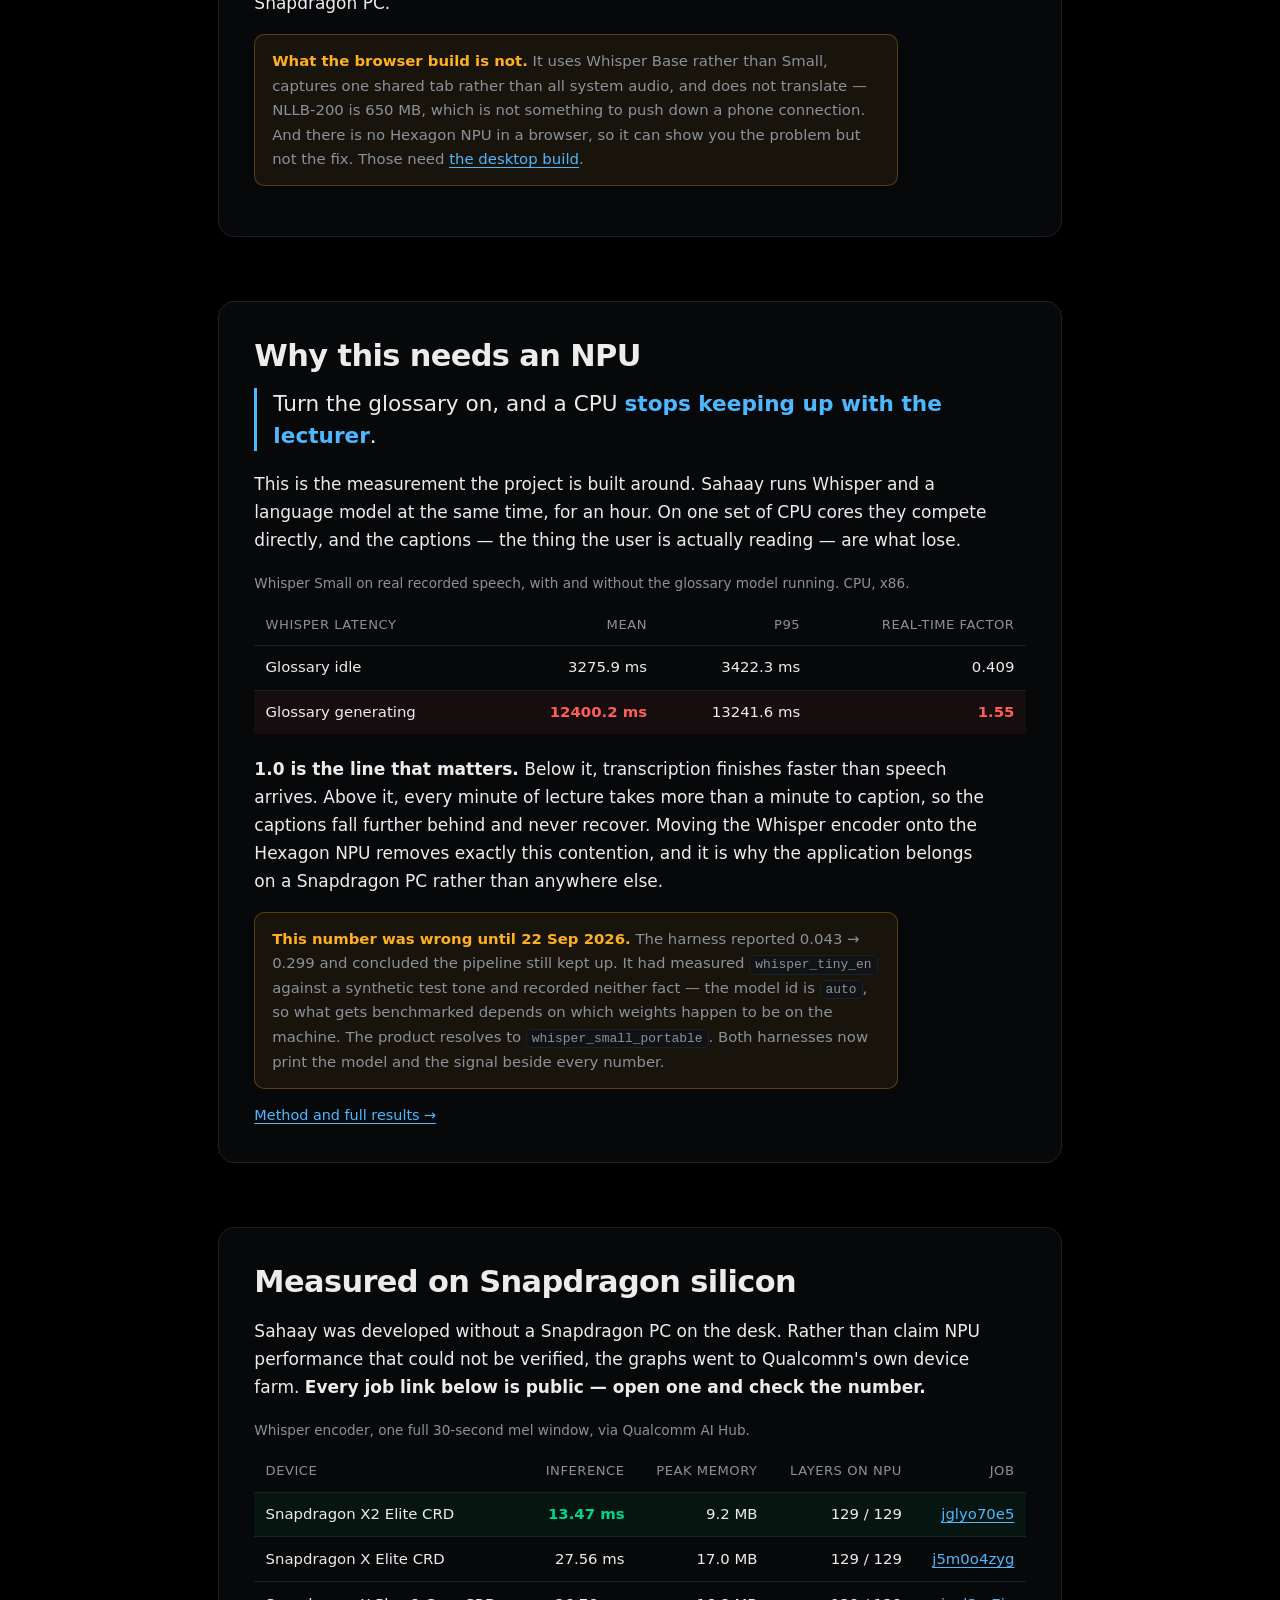
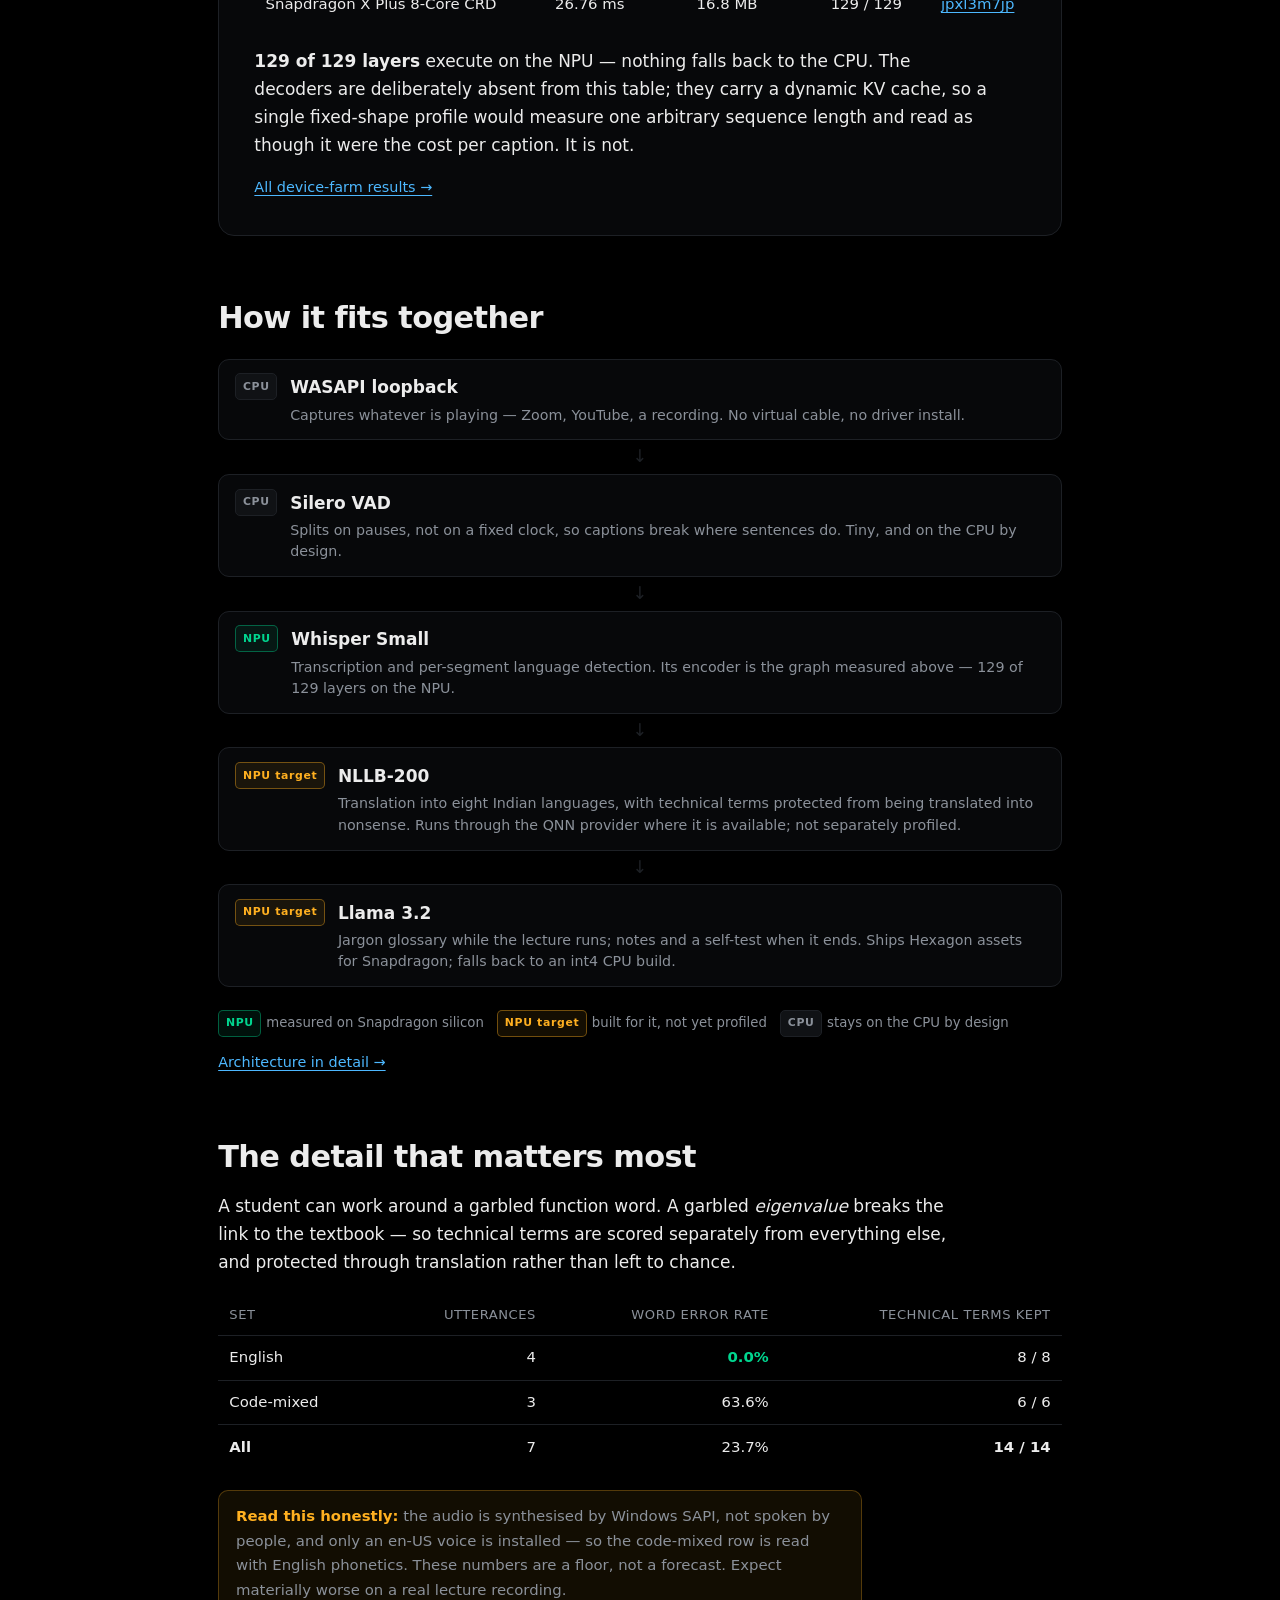
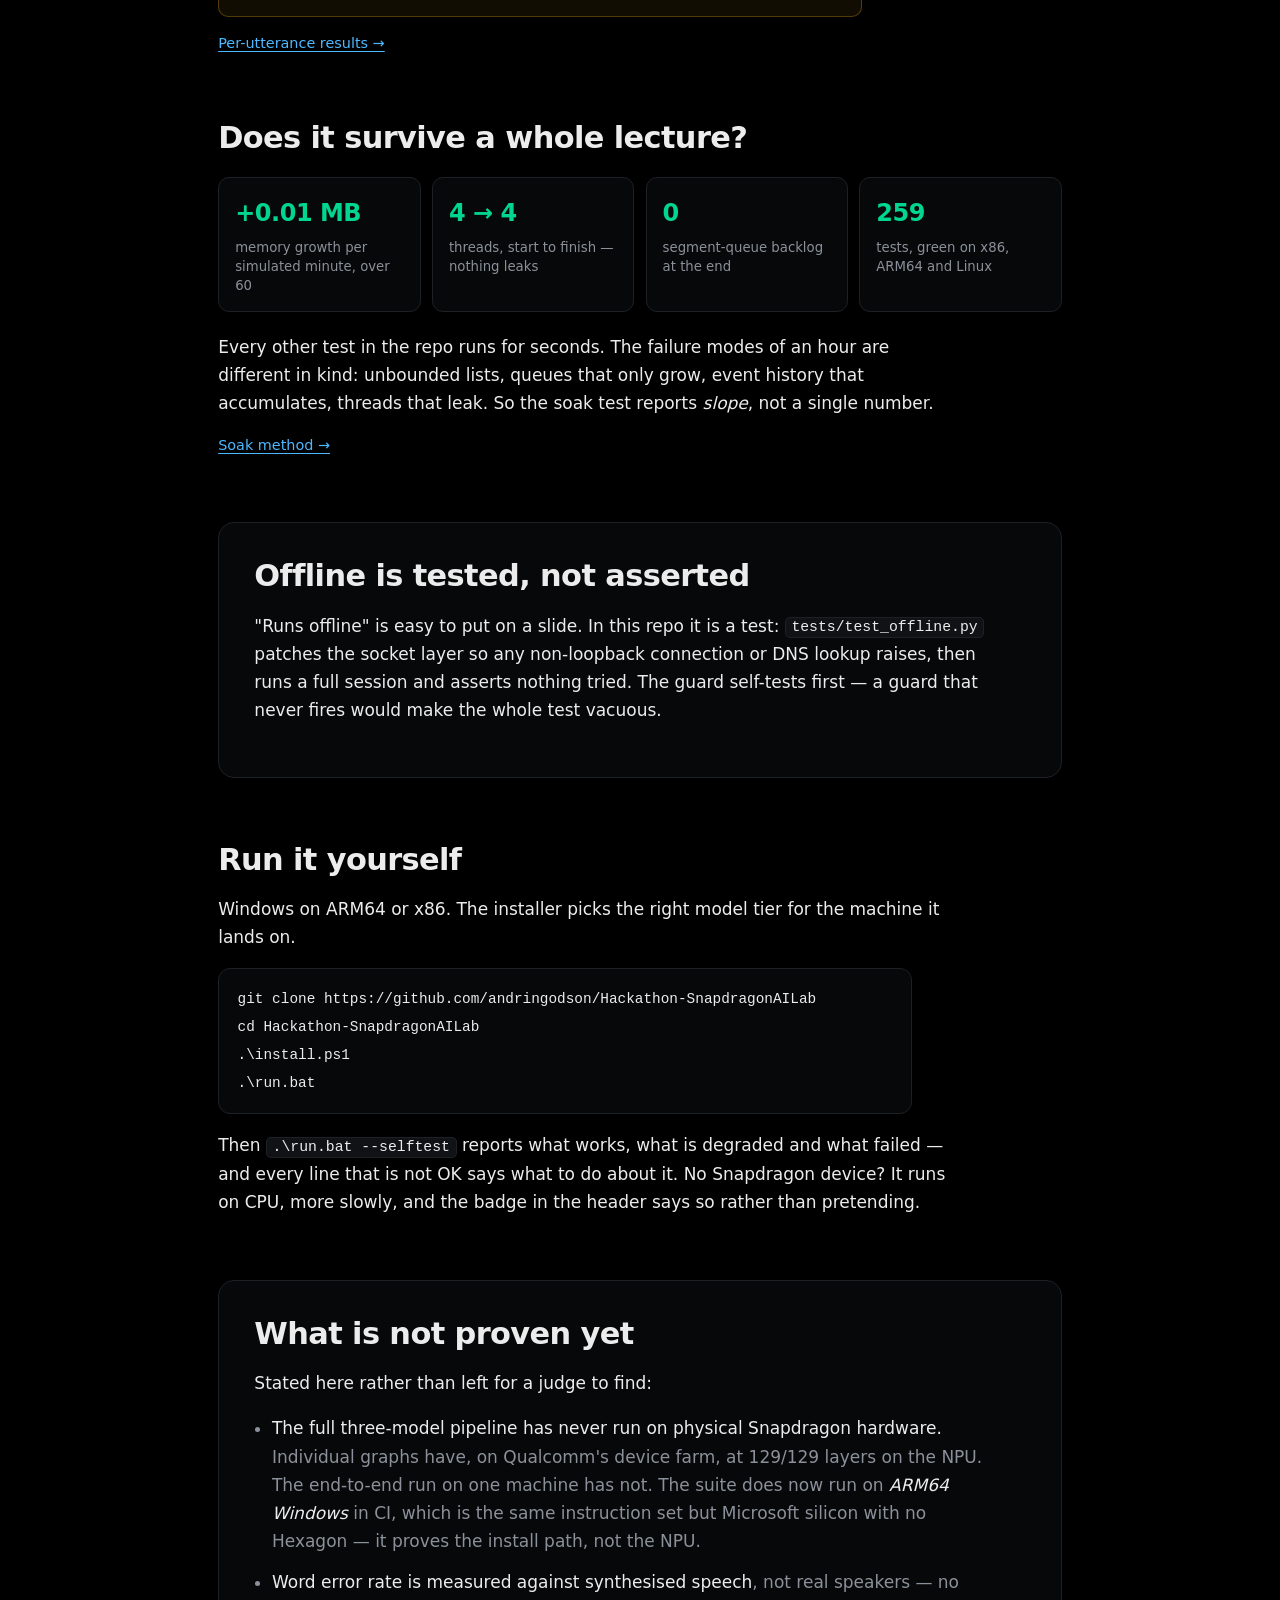
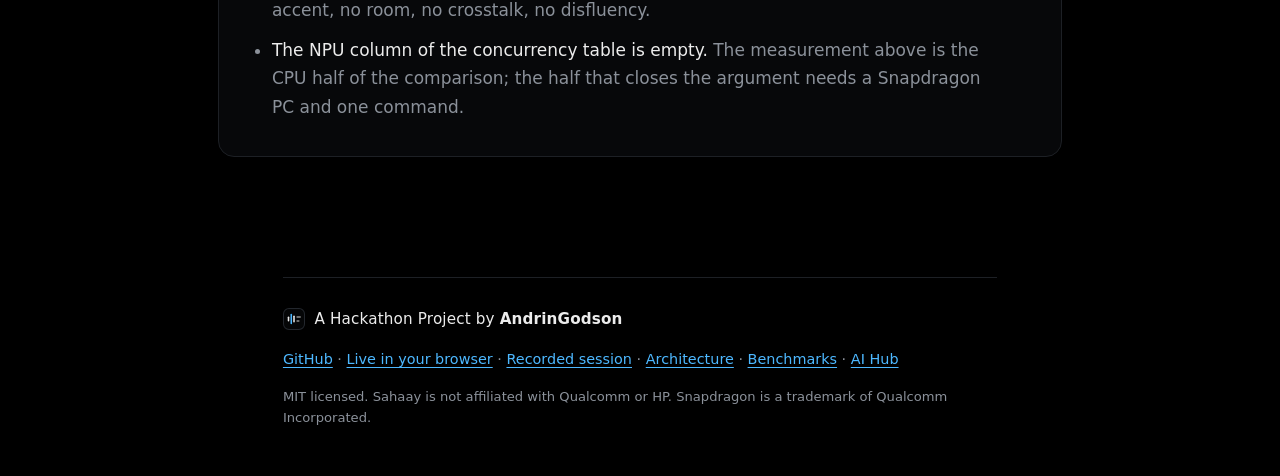
==== commit 1004191b: "OLED black, an interactive glyph matrix, and a real logo The interface goes true #000 with near-opaq" ====
--- a/web/index.html
+++ b/web/index.html
@@ -9,14 +9,16 @@
 <meta property="og:description" content="Whisper, NLLB and Llama running side by side on-device. On a CPU the glossary pushes captions past real time — which is the argument for the NPU.">
 <meta property="og:type" content="website">
 <link rel="stylesheet" href="static/site.css">
-<link rel="icon" href="data:image/svg+xml,<svg xmlns='http://www.w3.org/2000/svg' viewBox='0 0 100 100'><text y='.9em' font-size='90'>🎧</text></svg>">
+<link rel="icon" href="static/logo.svg" type="image/svg+xml">
+<meta name="theme-color" content="#000000">
+<script src="static/matrix.js" data-ambient="on" defer></script>
 </head>
 <body>
 
 <header class="hero">
   <div class="wrap">
     <div class="brand">
-      <span class="logo" aria-hidden="true">◑</span>
+      <svg class="logo" viewBox="0 0 64 64" aria-hidden="true"><rect x="1.5" y="1.5" width="61" height="61" rx="16" fill="#050607" stroke="#23272d" stroke-width="3"/><g fill="none" stroke-linecap="round" stroke-width="4.5"><path d="M16 27v10" stroke="#ececec"/><path d="M24 19v26" stroke="#4db8ff"/><path d="M32 24v16" stroke="#ececec"/><path d="M41 26h9" stroke="#ececec" stroke-opacity=".6"/><path d="M41 38h5" stroke="#ececec" stroke-opacity=".6"/></g></svg>
       <div>
         <h1>Sahaay</h1>
         <p class="tag">सहाय · offline lecture companion</p>
@@ -311,6 +313,7 @@
 </main>
 
 <footer class="wrap">
+  <p class="credit"><svg class="logo" viewBox="0 0 64 64" aria-hidden="true"><rect x="1.5" y="1.5" width="61" height="61" rx="16" fill="#050607" stroke="#23272d" stroke-width="3"/><g fill="none" stroke-linecap="round" stroke-width="4.5"><path d="M16 27v10" stroke="#ececec"/><path d="M24 19v26" stroke="#4db8ff"/><path d="M32 24v16" stroke="#ececec"/><path d="M41 26h9" stroke="#ececec" stroke-opacity=".6"/><path d="M41 38h5" stroke="#ececec" stroke-opacity=".6"/></g></svg><span>A Hackathon Project by <a href="https://github.com/andringodson/Hackathon-SnapdragonAILab">AndrinGodson</a></span></p>
   <p>
     <a href="https://github.com/andringodson/Hackathon-SnapdragonAILab">GitHub</a> ·
     <a href="live/">Live in your browser</a> ·
--- a/web/static/site.css
+++ b/web/static/site.css
@@ -1,41 +1,36 @@
 /* Landing page for the hosted site.
-   Shares the product's palette so the demo does not feel like a different
-   application, but this is a document, not an app: it scrolls, it has a
-   readable measure, and it is light-on-dark for the same reason the UI is. */
+   Shares the product's OLED palette so the demo does not feel like a
+   different application, but this is a document, not an app: it scrolls and
+   it has a readable measure. Every transition here is CSS on transform and
+   opacity, so the compositor runs it and the main thread stays free. */
 
 :root {
-  --bg: #0d1014;
-  --surface: #151a21;
-  --surface-2: #1c232c;
-  --line: #262f3a;
-  --text: #e8edf3;
-  --text-dim: #8d9aab;
+  color-scheme: dark;
+  --bg: #000000;
+  --surface: rgba(9, 10, 12, 0.84);
+  --surface-2: #101215;
+  --line: #1d2025;
+  --line-hi: #2c3139;
+  --text: #ececec;
+  --text-dim: #8b919a;
   --accent: #4db8ff;
-  --accent-dim: #1d4a66;
+  --accent-dim: #07161f;
+  --accent-glow: rgba(77, 184, 255, 0.28);
   --npu: #00d68f;
   --warn: #ffb020;
   --danger: #ff5c5c;
   --radius: 12px;
   --measure: 68ch;
-}
-
-/* The product UI follows prefers-color-scheme, so this has to as well -
-   otherwise a visitor on a light desktop gets a dark document and then a
-   light application one click later. Same tokens as sahaay/ui/style.css. */
-@media (prefers-color-scheme: light) {
-  :root {
-    --bg: #f6f8fb;
-    --surface: #ffffff;
-    --surface-2: #eef2f7;
-    --line: #d7dfe8;
-    --text: #131920;
-    --text-dim: #5a6775;
-    --accent: #0b6fb8;
-    --accent-dim: #cfe6f7;
-    --npu: #00845c;
-    --warn: #9a6200;
-    --danger: #c62828;
-  }
+  --ease: cubic-bezier(0.2, 0.7, 0.2, 1);
+}
+
+.matrix-bg {
+  position: fixed;
+  inset: 0;
+  width: 100%;
+  height: 100%;
+  z-index: -1;
+  pointer-events: none;
 }
 
 * { box-sizing: border-box; }
@@ -58,7 +53,9 @@
 h1, h2, h3 { line-height: 1.2; letter-spacing: -0.02em; margin: 0; font-weight: 600; }
 h2 { font-size: clamp(1.4rem, 1.1rem + 1vw, 1.9rem); margin-bottom: 0.9rem; }
 p { max-width: var(--measure); }
-a { color: var(--accent); text-decoration-thickness: 1px; text-underline-offset: 2px; }
+a { color: var(--accent); text-decoration-thickness: 1px; text-underline-offset: 3px;
+    transition: color 0.2s, text-underline-offset 0.2s; }
+a:hover { color: #8fd2ff; text-underline-offset: 5px; }
 em { color: var(--text); font-style: italic; }
 
 code {
@@ -85,24 +82,29 @@
 .hero {
   padding: clamp(2.5rem, 1rem + 7vw, 5.5rem) 0 clamp(2rem, 1rem + 4vw, 3.5rem);
   background:
-    radial-gradient(60rem 30rem at 15% -10%, rgba(77, 184, 255, 0.11), transparent 70%),
-    radial-gradient(45rem 26rem at 95% 0%, rgba(0, 214, 143, 0.07), transparent 70%);
+    radial-gradient(60rem 30rem at 15% -10%, rgba(77, 184, 255, 0.07), transparent 70%),
+    radial-gradient(45rem 26rem at 95% 0%, rgba(0, 214, 143, 0.04), transparent 70%);
   border-bottom: 1px solid var(--line);
 }
 
-@media (prefers-color-scheme: light) {
-  .hero {
-    background:
-      radial-gradient(60rem 30rem at 15% -10%, rgba(11, 111, 184, 0.07), transparent 70%),
-      radial-gradient(45rem 26rem at 95% 0%, rgba(0, 132, 92, 0.05), transparent 70%);
-  }
-  .btn-primary { color: #ffffff; }
-}
-
-.brand { display: flex; align-items: center; gap: 0.85rem; margin-bottom: 1.6rem; }
-.logo { font-size: 2.4rem; color: var(--accent); line-height: 1; }
-.brand h1 { font-size: 2.1rem; }
-.tag { margin: 0.1rem 0 0; color: var(--text-dim); font-size: 0.93rem; }
+/* The hero arrives in order: mark, sentence, buttons, fine print. */
+.hero .wrap > * { animation: enter 0.8s var(--ease) both; }
+.hero .wrap > :nth-child(2) { animation-delay: 0.08s; }
+.hero .wrap > :nth-child(3) { animation-delay: 0.16s; }
+.hero .wrap > :nth-child(4) { animation-delay: 0.24s; }
+
+@keyframes enter {
+  from { opacity: 0; transform: translateY(14px); }
+  to { opacity: 1; transform: none; }
+}
+
+.brand { display: flex; align-items: center; gap: 1rem; margin-bottom: 1.8rem; }
+.logo { width: 56px; height: 56px; flex: none; display: block;
+        transition: transform 0.45s var(--ease), filter 0.45s var(--ease); }
+.brand:hover .logo { transform: rotate(-6deg) scale(1.05); filter: drop-shadow(0 0 16px var(--accent-glow)); }
+.brand h1 { font-size: 2.1rem; letter-spacing: -0.01em; }
+.tag { margin: 0.2rem 0 0; color: var(--text-dim); font-size: 0.78rem;
+       letter-spacing: 0.14em; text-transform: uppercase; }
 
 .lede {
   font-size: clamp(1.15rem, 1rem + 0.75vw, 1.5rem);
@@ -124,11 +126,14 @@
   font-size: 0.95rem;
   font-weight: 500;
   text-decoration: none;
-  transition: border-color 0.15s, background 0.15s;
-}
-.btn:hover { border-color: var(--accent); }
-.btn-primary { background: var(--accent); border-color: var(--accent); color: #06131c; }
-.btn-primary:hover { filter: brightness(1.08); }
+  transition: border-color 0.2s, background 0.2s, color 0.2s,
+              box-shadow 0.3s var(--ease), transform 0.3s var(--ease);
+}
+.btn:hover { border-color: var(--accent); color: var(--text); transform: translateY(-2px);
+             box-shadow: 0 8px 24px -10px var(--accent-glow); text-decoration: none; }
+.btn:active { transform: translateY(0) scale(0.98); }
+.btn-primary { background: var(--accent); border-color: var(--accent); color: #03111a; font-weight: 600; }
+.btn-primary:hover { color: #03111a; box-shadow: 0 10px 30px -8px rgba(77, 184, 255, 0.55); }
 
 .note { color: var(--text-dim); font-size: 0.88rem; max-width: 58ch; margin: 0; }
 .note strong { color: var(--text); font-weight: 500; }
@@ -138,12 +143,24 @@
 main { padding: clamp(2rem, 1rem + 4vw, 3.5rem) 0; }
 section { margin-bottom: clamp(2.5rem, 1.5rem + 4vw, 4rem); }
 
+/* Sections rise in as they scroll into view. Scroll-driven, so there is no
+   JavaScript and no observer; a browser without it just shows them. */
+@supports (animation-timeline: view()) {
+  main > section {
+    animation: enter linear both;
+    animation-timeline: view();
+    animation-range: entry 0% entry 30%;
+  }
+}
+
 .feature {
   background: var(--surface);
   border: 1px solid var(--line);
   border-radius: 16px;
   padding: clamp(1.4rem, 1rem + 2vw, 2.2rem);
-}
+  transition: border-color 0.35s;
+}
+.feature:hover { border-color: var(--line-hi); }
 
 .claim {
   font-size: clamp(1.1rem, 1rem + 0.7vw, 1.35rem);
@@ -183,7 +200,15 @@
   font-size: 0.85rem;
   padding-bottom: 0.6rem;
 }
-th, td { text-align: left; padding: 0.6rem 0.7rem; border-bottom: 1px solid var(--line); }
+th, td { text-align: left; padding: 0.6rem 0.7rem; border-bottom: 1px solid var(--line); transition: background 0.2s; }
+tbody tr:hover td { background: rgba(77, 184, 255, 0.05); }
+
+/* The device-farm table has five columns and no phone has room for them.
+   Scroll the table, not the page. */
+@media (max-width: 40rem) {
+  table { display: block; overflow-x: auto; -webkit-overflow-scrolling: touch; }
+  th, td { white-space: nowrap; }
+}
 th { color: var(--text-dim); font-weight: 500; font-size: 0.82rem; text-transform: uppercase; letter-spacing: 0.04em; }
 td:not(:first-child), th:not(:first-child) { text-align: right; }
 table.compact td:not(:first-child), table.compact th:not(:first-child) { text-align: right; }
@@ -213,7 +238,9 @@
   grid-template-columns: auto 1fr;
   gap: 0.2rem 0.8rem;
   align-items: baseline;
-}
+  transition: border-color 0.3s, transform 0.3s var(--ease);
+}
+.stage:hover { border-color: var(--line-hi); transform: translateX(4px); }
 .stage strong { font-weight: 600; }
 .stage > span:last-child {
   grid-column: 2;
@@ -256,7 +283,10 @@
   border: 1px solid var(--line);
   border-radius: 11px;
   padding: 1rem;
-}
+  transition: border-color 0.3s, transform 0.3s var(--ease), box-shadow 0.3s var(--ease);
+}
+.stat:hover { border-color: rgba(0, 214, 143, 0.4); transform: translateY(-3px);
+              box-shadow: 0 12px 28px -16px rgba(0, 214, 143, 0.45); }
 .stat b {
   display: block;
   font-size: 1.5rem;
@@ -285,6 +315,25 @@
 footer p { max-width: none; }
 .small { font-size: 0.82rem; margin-bottom: 0; }
 
+.credit {
+  display: flex;
+  align-items: center;
+  gap: 0.6rem;
+  color: var(--text);
+  font-size: 0.95rem;
+  letter-spacing: 0.01em;
+  margin: 0 0 1rem;
+}
+.credit .logo { width: 22px; height: 22px; }
+.credit a { color: var(--text); font-weight: 600; text-decoration: none;
+            background: linear-gradient(var(--accent), var(--accent)) left bottom / 0 1px no-repeat;
+            transition: background-size 0.35s var(--ease), color 0.2s; }
+.credit a:hover { color: var(--accent); background-size: 100% 1px; }
+
 @media (prefers-reduced-motion: reduce) {
   html { scroll-behavior: auto; }
-}
+  *, *::before, *::after {
+    animation: none !important;
+    transition-duration: 0.01ms !important;
+  }
+}
